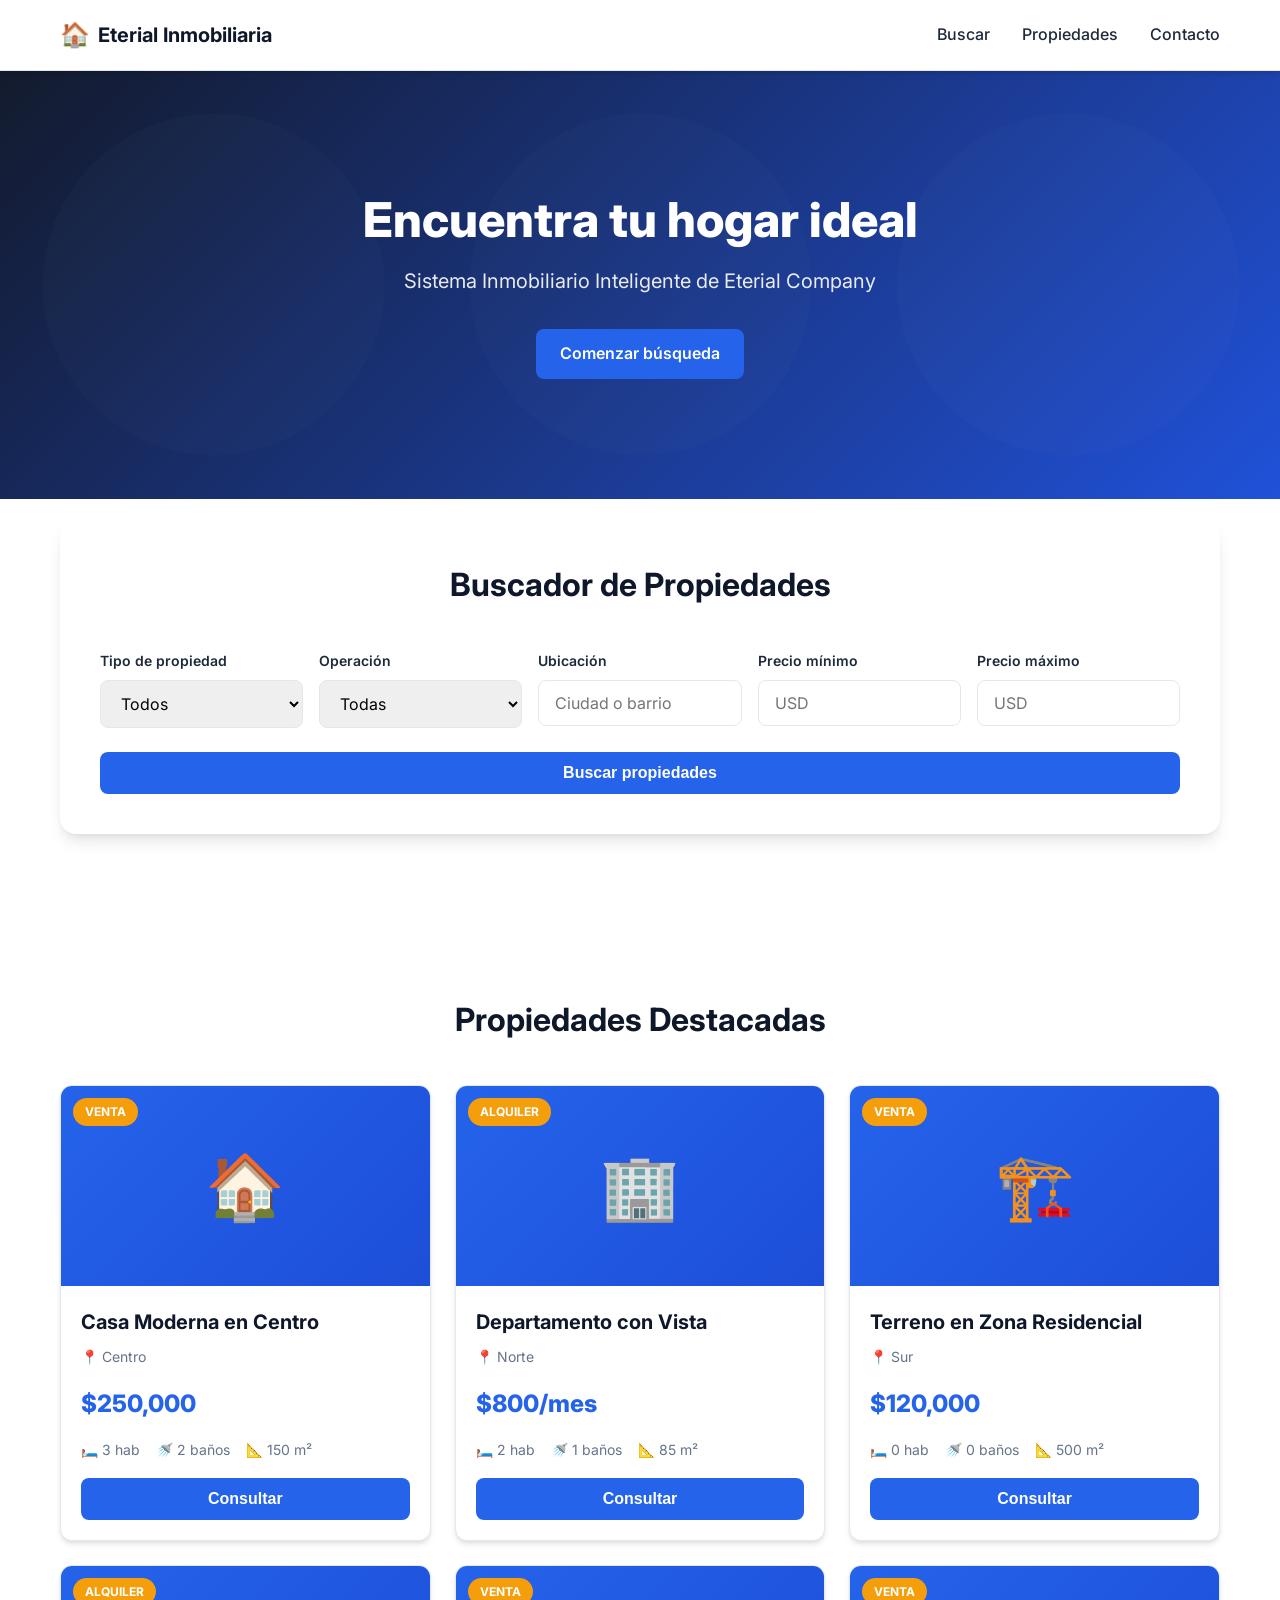
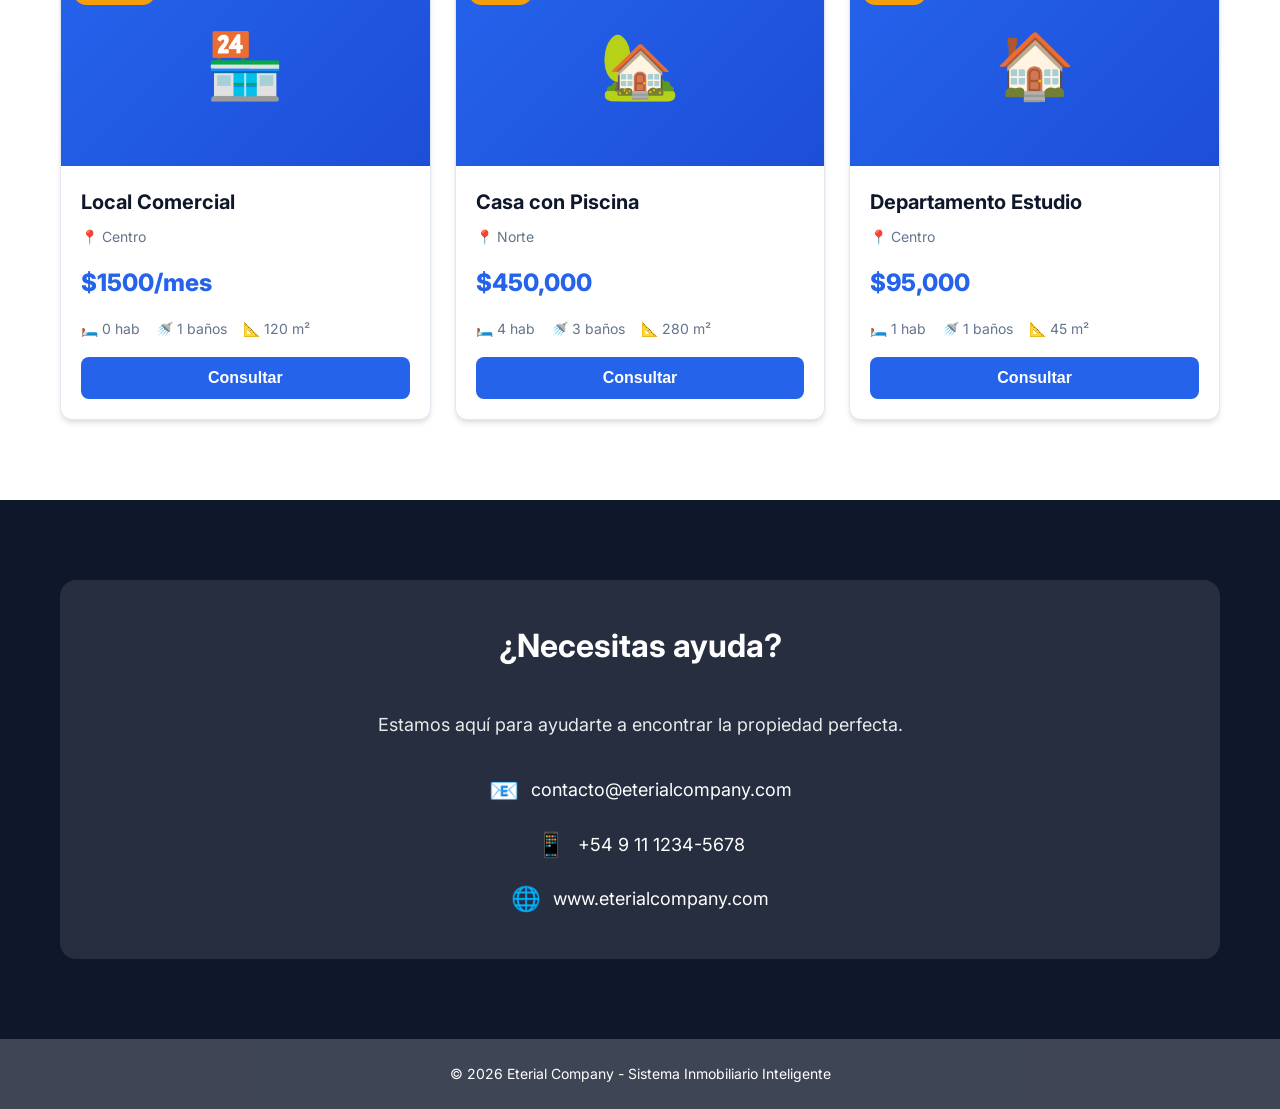
==== demos/inmobiliaria/index.html @ a29044de "Agregar demo Sistema Inmobiliario Inteligente y link de Instagram" ====
<!DOCTYPE html>
<html lang="es">
<head>
  <meta charset="UTF-8" />
  <meta name="viewport" content="width=device-width, initial-scale=1.0" />
  <title>Eterial Company - Sistema Inmobiliario Inteligente</title>
  <meta name="description" content="Demo del Sistema Inmobiliario Inteligente de Eterial Company" />
  <link rel="preconnect" href="https://fonts.googleapis.com" />
  <link rel="preconnect" href="https://fonts.gstatic.com" crossorigin />
  <link href="https://fonts.googleapis.com/css2?family=Inter:wght@400;500;600;700;800&display=swap" rel="stylesheet" />
  <link rel="stylesheet" href="styles.css" />
</head>
<body>
  <!-- Header -->
  <header class="header">
    <div class="container">
      <div class="header-inner">
        <div class="logo">
          <span class="logo-icon">🏠</span>
          <span class="logo-text">Eterial Inmobiliaria</span>
        </div>
        <nav class="nav">
          <a href="#buscador" class="nav-link">Buscar</a>
          <a href="#propiedades" class="nav-link">Propiedades</a>
          <a href="#contacto" class="nav-link">Contacto</a>
        </nav>
      </div>
    </div>
  </header>

  <!-- Hero Section -->
  <section class="hero">
    <div class="hero-bg"></div>
    <div class="container">
      <div class="hero-content">
        <h1 class="hero-title">Encuentra tu hogar ideal</h1>
        <p class="hero-subtitle">Sistema Inmobiliario Inteligente de Eterial Company</p>
        <a href="#buscador" class="btn btn-primary">Comenzar búsqueda</a>
      </div>
    </div>
  </section>

  <!-- Buscador -->
  <section class="section" id="buscador">
    <div class="container">
      <div class="search-box">
        <h2 class="section-title">Buscador de Propiedades</h2>
        <form class="search-form" id="searchForm">
          <div class="form-row">
            <div class="form-group">
              <label for="tipo">Tipo de propiedad</label>
              <select id="tipo" name="tipo">
                <option value="">Todos</option>
                <option value="casa">Casa</option>
                <option value="departamento">Departamento</option>
                <option value="terreno">Terreno</option>
                <option value="local">Local Comercial</option>
              </select>
            </div>
            <div class="form-group">
              <label for="operacion">Operación</label>
              <select id="operacion" name="operacion">
                <option value="">Todas</option>
                <option value="venta">Venta</option>
                <option value="alquiler">Alquiler</option>
              </select>
            </div>
            <div class="form-group">
              <label for="ubicacion">Ubicación</label>
              <input type="text" id="ubicacion" name="ubicacion" placeholder="Ciudad o barrio" />
            </div>
            <div class="form-group">
              <label for="precio-min">Precio mínimo</label>
              <input type="number" id="precio-min" name="precio-min" placeholder="USD" />
            </div>
            <div class="form-group">
              <label for="precio-max">Precio máximo</label>
              <input type="number" id="precio-max" name="precio-max" placeholder="USD" />
            </div>
          </div>
          <button type="submit" class="btn btn-primary btn-full">Buscar propiedades</button>
        </form>
      </div>
    </div>
  </section>

  <!-- Propiedades -->
  <section class="section" id="propiedades">
    <div class="container">
      <h2 class="section-title">Propiedades Destacadas</h2>
      <div class="properties-grid" id="propertiesGrid">
        <!-- Las propiedades se cargan dinámicamente -->
      </div>
    </div>
  </section>

  <!-- Modal de Consulta -->
  <div class="modal" id="modalConsulta">
    <div class="modal-content">
      <button class="modal-close" id="modalClose">&times;</button>
      <h3 class="modal-title">Consultar propiedad</h3>
      <form class="contact-form" id="contactForm">
        <input type="hidden" id="propiedadId" name="propiedadId" />
        <div class="form-group">
          <label for="nombre">Nombre completo</label>
          <input type="text" id="nombre" name="nombre" required />
        </div>
        <div class="form-group">
          <label for="telefono">Teléfono</label>
          <input type="tel" id="telefono" name="telefono" required />
        </div>
        <div class="form-group">
          <label for="email">Email</label>
          <input type="email" id="email" name="email" required />
        </div>
        <div class="form-group">
          <label for="mensaje">Mensaje</label>
          <textarea id="mensaje" name="mensaje" rows="4" required></textarea>
        </div>
        <button type="submit" class="btn btn-primary btn-full">Enviar consulta por WhatsApp</button>
      </form>
    </div>
  </div>

  <!-- Modal de Éxito -->
  <div class="modal" id="modalExito">
    <div class="modal-content modal-success">
      <button class="modal-close" id="modalExitoClose">&times;</button>
      <div class="success-icon">✓</div>
      <h3 class="modal-title">¡Consulta enviada!</h3>
      <p>Tu consulta ha sido derivada correctamente. Te contactaremos pronto.</p>
      <button class="btn btn-primary btn-full" id="btnCerrarExito">Cerrar</button>
    </div>
  </div>

  <!-- Contacto -->
  <section class="section section-dark" id="contacto">
    <div class="container">
      <div class="contact-card">
        <h2 class="section-title">¿Necesitas ayuda?</h2>
        <p class="contact-text">Estamos aquí para ayudarte a encontrar la propiedad perfecta.</p>
        <div class="contact-info">
          <div class="contact-item">
            <span class="contact-icon">📧</span>
            <span>contacto@eterialcompany.com</span>
          </div>
          <div class="contact-item">
            <span class="contact-icon">📱</span>
            <span>+54 9 11 1234-5678</span>
          </div>
          <div class="contact-item">
            <span class="contact-icon">🌐</span>
            <span>www.eterialcompany.com</span>
          </div>
        </div>
      </div>
    </div>
  </section>

  <!-- Footer -->
  <footer class="footer">
    <div class="container">
      <p>&copy; 2026 Eterial Company - Sistema Inmobiliario Inteligente</p>
    </div>
  </footer>

  <script src="script.js"></script>
</body>
</html>
---- demos/inmobiliaria/styles.css ----
/* Reset y Base */
* {
  margin: 0;
  padding: 0;
  box-sizing: border-box;
}

:root {
  --primary: #2563eb;
  --primary-dark: #1d4ed8;
  --secondary: #0f172a;
  --accent: #f59e0b;
  --text: #1e293b;
  --text-light: #64748b;
  --bg: #ffffff;
  --bg-alt: #f8fafc;
  --border: #e2e8f0;
  --shadow: 0 4px 6px -1px rgba(0, 0, 0, 0.1), 0 2px 4px -1px rgba(0, 0, 0, 0.06);
  --shadow-lg: 0 10px 15px -3px rgba(0, 0, 0, 0.1), 0 4px 6px -2px rgba(0, 0, 0, 0.05);
}

body {
  font-family: 'Inter', -apple-system, BlinkMacSystemFont, 'Segoe UI', Roboto, sans-serif;
  color: var(--text);
  line-height: 1.6;
  background: var(--bg);
}

.container {
  max-width: 1200px;
  margin: 0 auto;
  padding: 0 20px;
}

/* Header */
.header {
  background: var(--bg);
  border-bottom: 1px solid var(--border);
  position: sticky;
  top: 0;
  z-index: 100;
  box-shadow: var(--shadow);
}

.header-inner {
  display: flex;
  justify-content: space-between;
  align-items: center;
  padding: 16px 0;
}

.logo {
  display: flex;
  align-items: center;
  gap: 8px;
  font-weight: 700;
  font-size: 1.25rem;
  color: var(--secondary);
}

.logo-icon {
  font-size: 1.5rem;
}

.nav {
  display: flex;
  gap: 32px;
}

.nav-link {
  color: var(--text);
  text-decoration: none;
  font-weight: 500;
  transition: color 0.2s;
}

.nav-link:hover {
  color: var(--primary);
}

/* Hero */
.hero {
  position: relative;
  padding: 120px 0;
  background: linear-gradient(135deg, var(--secondary) 0%, var(--primary-dark) 100%);
  color: white;
  overflow: hidden;
}

.hero-bg {
  position: absolute;
  top: 0;
  left: 0;
  right: 0;
  bottom: 0;
  background: url('data:image/svg+xml,<svg xmlns="http://www.w3.org/2000/svg" viewBox="0 0 100 100"><rect fill="%23ffffff" fill-opacity="0.05" width="100" height="100"/><circle fill="%23ffffff" fill-opacity="0.05" cx="50" cy="50" r="40"/></svg>');
  opacity: 0.3;
}

.hero-content {
  position: relative;
  text-align: center;
}

.hero-title {
  font-size: 3rem;
  font-weight: 800;
  margin-bottom: 16px;
  line-height: 1.2;
}

.hero-subtitle {
  font-size: 1.25rem;
  opacity: 0.9;
  margin-bottom: 32px;
}

/* Section */
.section {
  padding: 80px 0;
}

.section-dark {
  background: var(--secondary);
  color: white;
}

.section-title {
  font-size: 2rem;
  font-weight: 700;
  margin-bottom: 40px;
  text-align: center;
  color: var(--secondary);
}

.section-dark .section-title {
  color: white;
}

/* Search Box */
.search-box {
  background: var(--bg);
  padding: 40px;
  border-radius: 16px;
  box-shadow: var(--shadow-lg);
  margin-top: -60px;
  position: relative;
  z-index: 10;
}

.search-form {
  display: flex;
  flex-direction: column;
  gap: 24px;
}

.form-row {
  display: grid;
  grid-template-columns: repeat(auto-fit, minmax(200px, 1fr));
  gap: 16px;
}

.form-group {
  display: flex;
  flex-direction: column;
  gap: 8px;
}

.form-group label {
  font-weight: 600;
  font-size: 0.875rem;
  color: var(--text);
}

.form-group input,
.form-group select,
.form-group textarea {
  padding: 12px 16px;
  border: 1px solid var(--border);
  border-radius: 8px;
  font-size: 1rem;
  font-family: inherit;
  transition: border-color 0.2s, box-shadow 0.2s;
}

.form-group input:focus,
.form-group select:focus,
.form-group textarea:focus {
  outline: none;
  border-color: var(--primary);
  box-shadow: 0 0 0 3px rgba(37, 99, 235, 0.1);
}

/* Buttons */
.btn {
  display: inline-flex;
  align-items: center;
  justify-content: center;
  padding: 12px 24px;
  border-radius: 8px;
  font-weight: 600;
  font-size: 1rem;
  text-decoration: none;
  cursor: pointer;
  border: none;
  transition: all 0.2s;
}

.btn-primary {
  background: var(--primary);
  color: white;
}

.btn-primary:hover {
  background: var(--primary-dark);
  transform: translateY(-2px);
  box-shadow: var(--shadow-lg);
}

.btn-full {
  width: 100%;
}

/* Properties Grid */
.properties-grid {
  display: grid;
  grid-template-columns: repeat(auto-fill, minmax(320px, 1fr));
  gap: 24px;
}

.property-card {
  background: var(--bg);
  border-radius: 12px;
  overflow: hidden;
  box-shadow: var(--shadow);
  transition: transform 0.2s, box-shadow 0.2s;
  border: 1px solid var(--border);
}

.property-card:hover {
  transform: translateY(-4px);
  box-shadow: var(--shadow-lg);
}

.property-image {
  height: 200px;
  background: linear-gradient(135deg, var(--primary) 0%, var(--primary-dark) 100%);
  display: flex;
  align-items: center;
  justify-content: center;
  color: white;
  font-size: 4rem;
  position: relative;
}

.property-badge {
  position: absolute;
  top: 12px;
  left: 12px;
  background: var(--accent);
  color: white;
  padding: 4px 12px;
  border-radius: 20px;
  font-size: 0.75rem;
  font-weight: 700;
  text-transform: uppercase;
}

.property-content {
  padding: 20px;
}

.property-title {
  font-size: 1.25rem;
  font-weight: 700;
  margin-bottom: 8px;
  color: var(--secondary);
}

.property-location {
  color: var(--text-light);
  font-size: 0.875rem;
  margin-bottom: 16px;
  display: flex;
  align-items: center;
  gap: 4px;
}

.property-price {
  font-size: 1.5rem;
  font-weight: 800;
  color: var(--primary);
  margin-bottom: 16px;
}

.property-features {
  display: flex;
  gap: 16px;
  margin-bottom: 16px;
  font-size: 0.875rem;
  color: var(--text-light);
}

.property-feature {
  display: flex;
  align-items: center;
  gap: 4px;
}

.property-actions {
  display: flex;
  gap: 12px;
}

.property-actions .btn {
  flex: 1;
}

/* Modal */
.modal {
  display: none;
  position: fixed;
  top: 0;
  left: 0;
  right: 0;
  bottom: 0;
  background: rgba(0, 0, 0, 0.5);
  z-index: 1000;
  align-items: center;
  justify-content: center;
  padding: 20px;
}

.modal.active {
  display: flex;
}

.modal-content {
  background: var(--bg);
  border-radius: 16px;
  padding: 32px;
  max-width: 500px;
  width: 100%;
  position: relative;
  box-shadow: var(--shadow-lg);
}

.modal-close {
  position: absolute;
  top: 16px;
  right: 16px;
  background: none;
  border: none;
  font-size: 1.5rem;
  cursor: pointer;
  color: var(--text-light);
  width: 32px;
  height: 32px;
  display: flex;
  align-items: center;
  justify-content: center;
  border-radius: 50%;
  transition: background 0.2s;
}

.modal-close:hover {
  background: var(--bg-alt);
  color: var(--text);
}

.modal-title {
  font-size: 1.5rem;
  font-weight: 700;
  margin-bottom: 24px;
  color: var(--secondary);
}

.modal-success {
  text-align: center;
}

.success-icon {
  width: 64px;
  height: 64px;
  background: #10b981;
  color: white;
  border-radius: 50%;
  display: flex;
  align-items: center;
  justify-content: center;
  font-size: 2rem;
  font-weight: 700;
  margin: 0 auto 24px;
}

.modal-success p {
  color: var(--text-light);
  margin-bottom: 24px;
}

/* Contact Card */
.contact-card {
  background: rgba(255, 255, 255, 0.1);
  border-radius: 16px;
  padding: 40px;
  text-align: center;
  backdrop-filter: blur(10px);
}

.contact-text {
  font-size: 1.125rem;
  opacity: 0.9;
  margin-bottom: 32px;
}

.contact-info {
  display: flex;
  flex-direction: column;
  gap: 16px;
  align-items: center;
}

.contact-item {
  display: flex;
  align-items: center;
  gap: 12px;
  font-size: 1.125rem;
}

.contact-icon {
  font-size: 1.5rem;
}

/* Footer */
.footer {
  background: var(--secondary);
  color: white;
  padding: 24px 0;
  text-align: center;
  font-size: 0.875rem;
  opacity: 0.8;
}

/* Responsive */
@media (max-width: 768px) {
  .hero-title {
    font-size: 2rem;
  }
  
  .hero-subtitle {
    font-size: 1rem;
  }
  
  .nav {
    display: none;
  }
  
  .search-box {
    padding: 24px;
    margin-top: -40px;
  }
  
  .form-row {
    grid-template-columns: 1fr;
  }
  
  .section-title {
    font-size: 1.5rem;
  }
  
  .properties-grid {
    grid-template-columns: 1fr;
  }
  
  .modal-content {
    padding: 24px;
  }
}
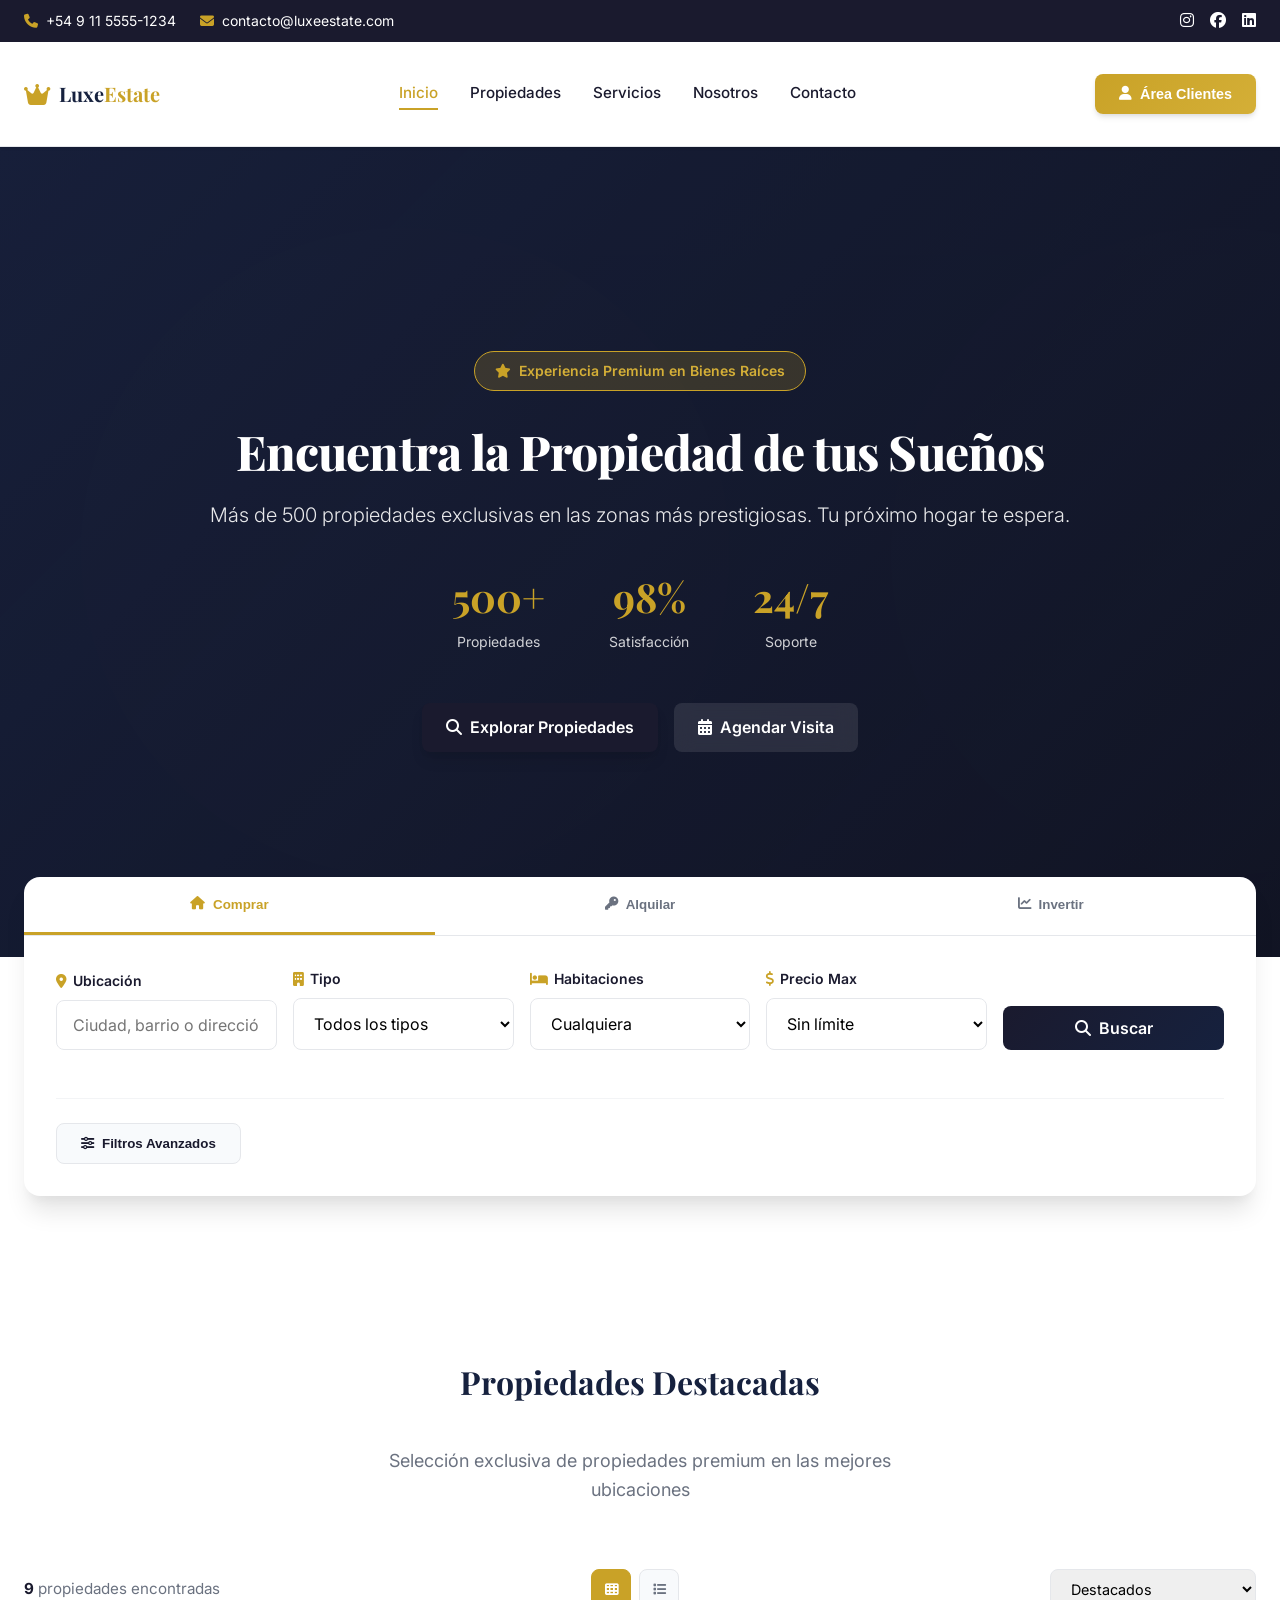
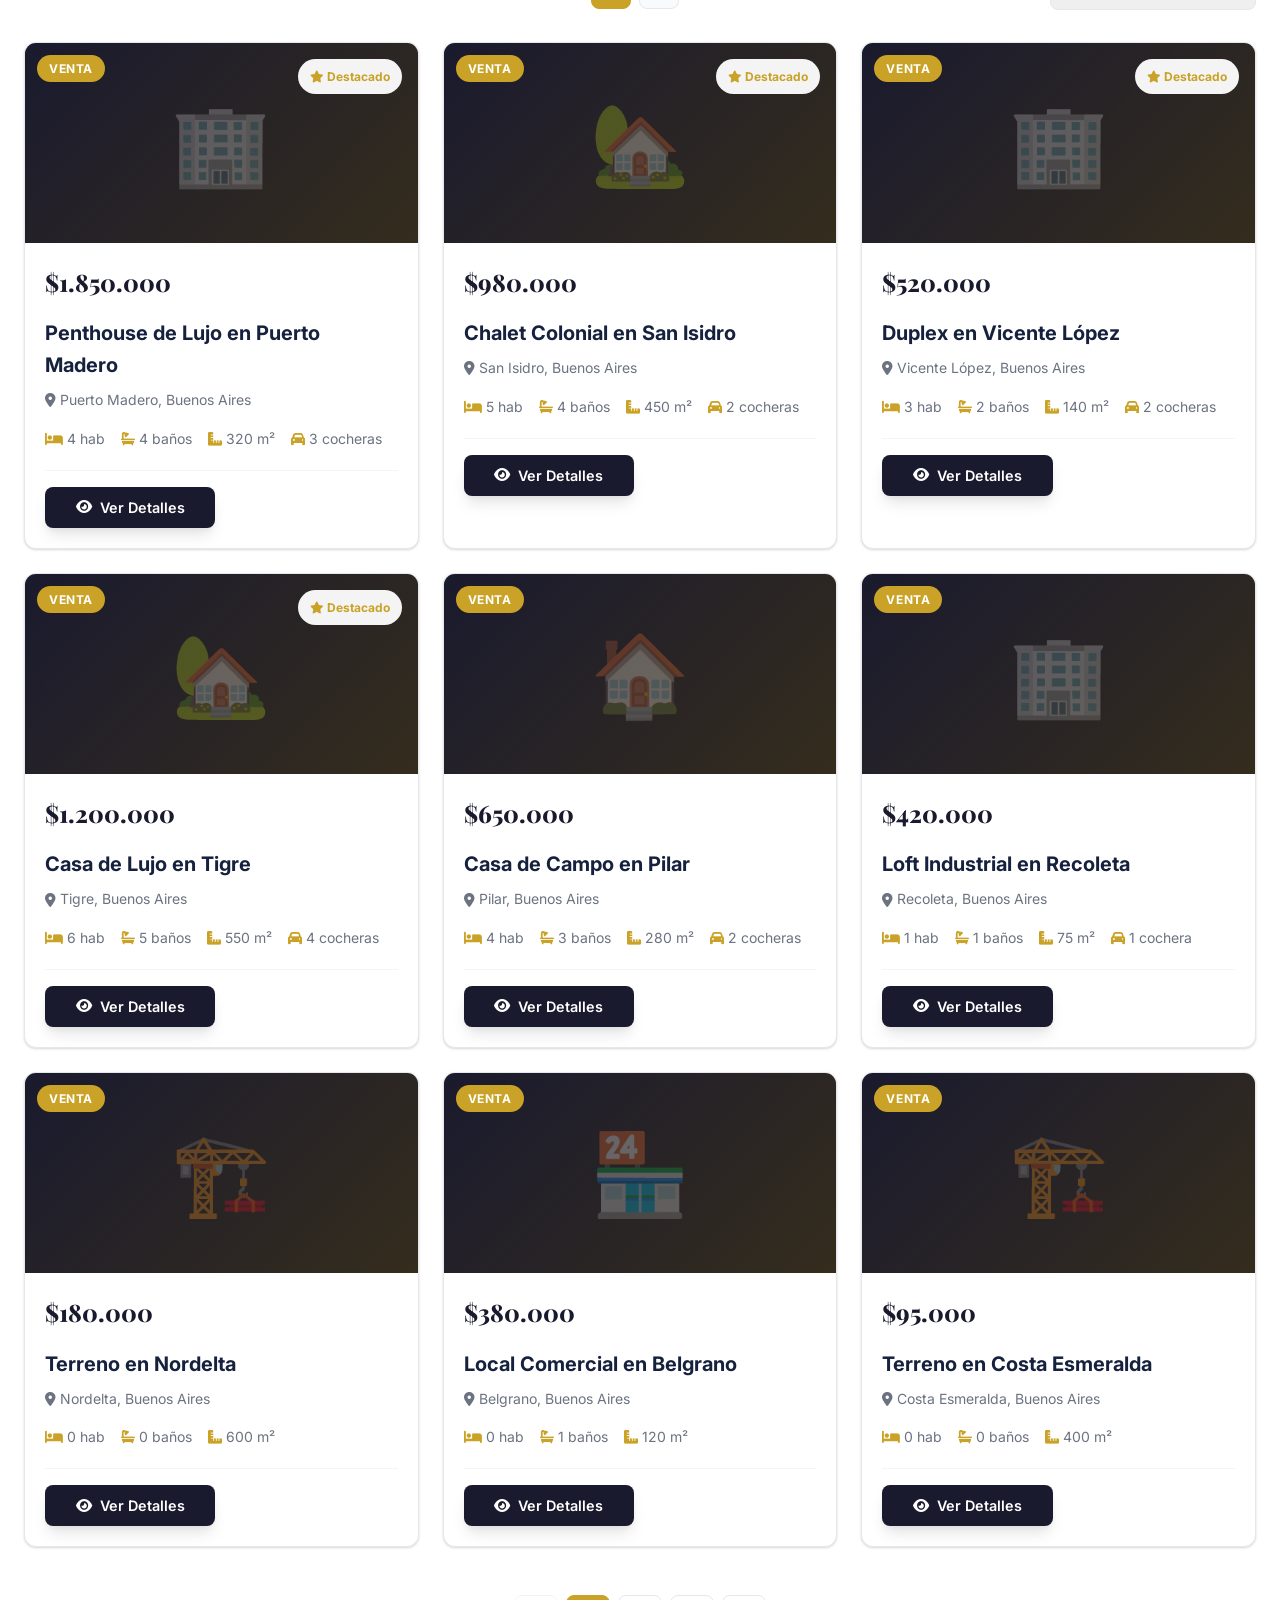
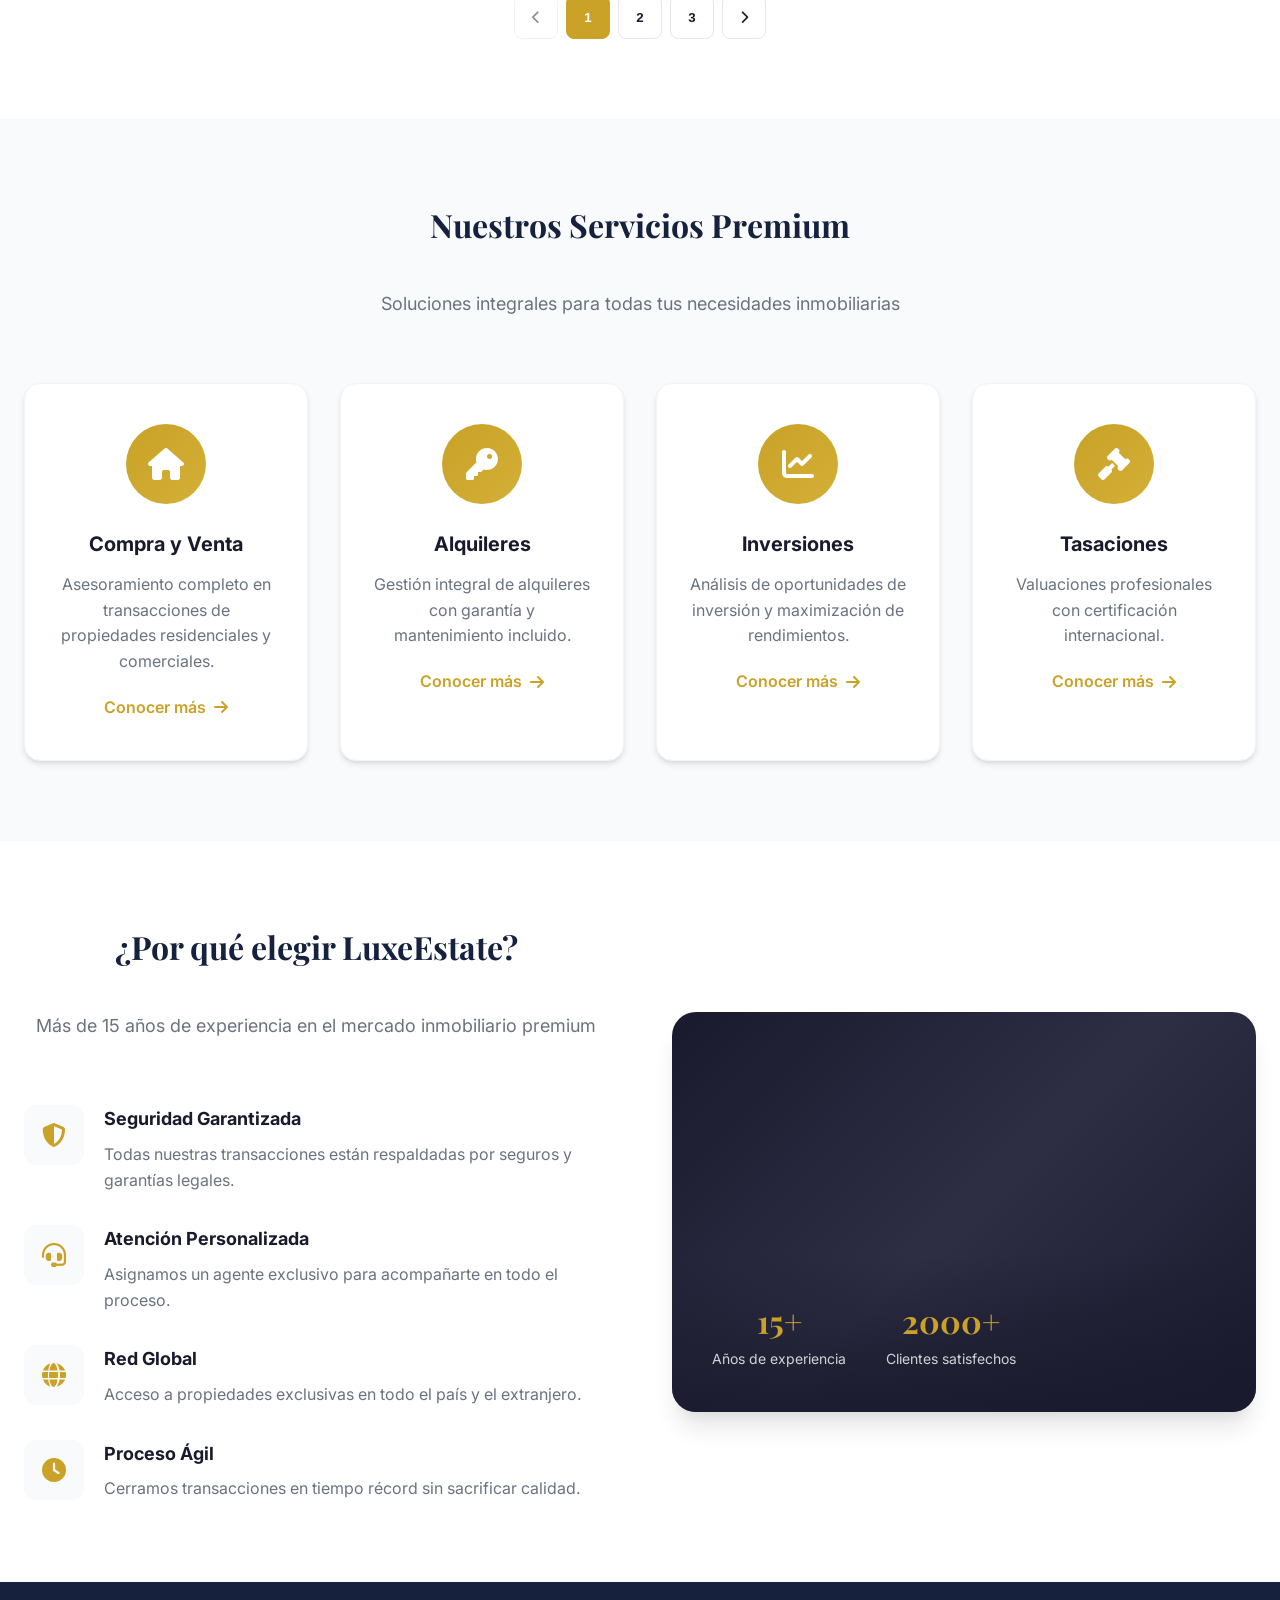
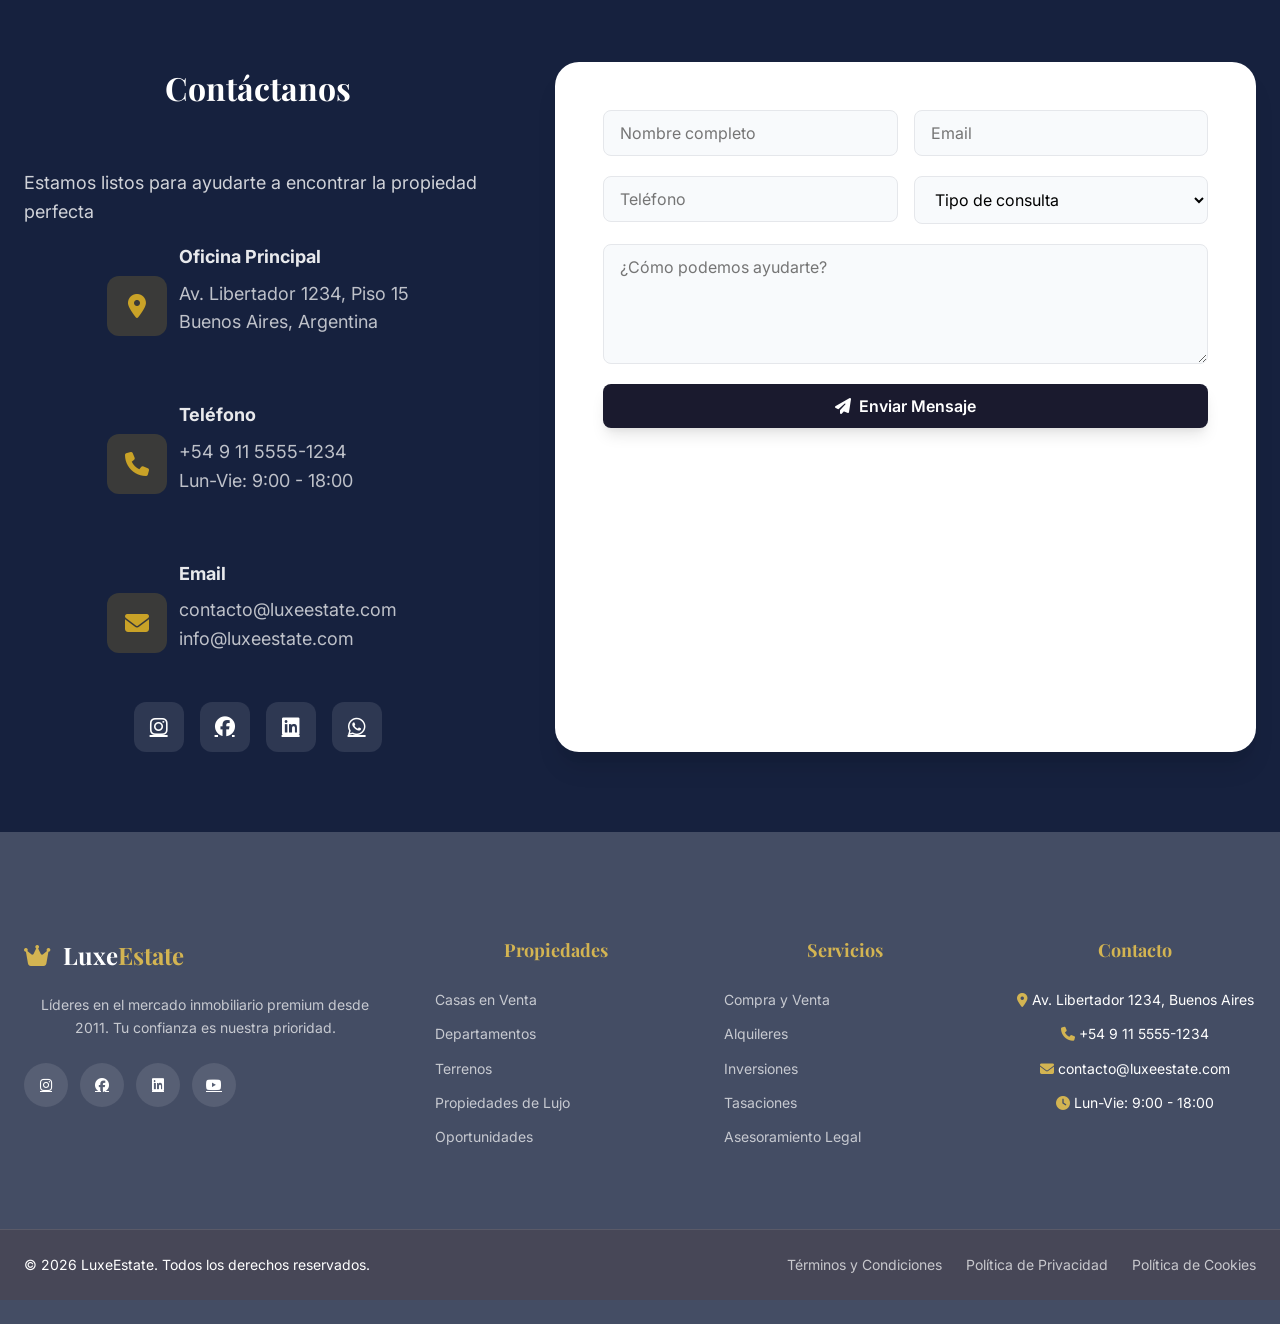
==== commit fd21a35d: "Rediseño premium de demo inmobiliaria LuxeEstate con funcionalidad completa" ====
--- a/demos/inmobiliaria/index.html
+++ b/demos/inmobiliaria/index.html
@@ -3,164 +3,606 @@
 <head>
   <meta charset="UTF-8" />
   <meta name="viewport" content="width=device-width, initial-scale=1.0" />
-  <title>Eterial Company - Sistema Inmobiliario Inteligente</title>
-  <meta name="description" content="Demo del Sistema Inmobiliario Inteligente de Eterial Company" />
+  <title>LuxeEstate - Sistema Inmobiliario Premium</title>
+  <meta name="description" content="Sistema Inmobiliario Inteligente de Eterial Company - Experiencia premium en búsqueda de propiedades" />
   <link rel="preconnect" href="https://fonts.googleapis.com" />
   <link rel="preconnect" href="https://fonts.gstatic.com" crossorigin />
-  <link href="https://fonts.googleapis.com/css2?family=Inter:wght@400;500;600;700;800&display=swap" rel="stylesheet" />
+  <link href="https://fonts.googleapis.com/css2?family=Playfair+Display:wght@400;500;600;700&family=Inter:wght@300;400;500;600;700&display=swap" rel="stylesheet" />
+  <link rel="stylesheet" href="https://cdnjs.cloudflare.com/ajax/libs/font-awesome/6.4.0/css/all.min.css" />
   <link rel="stylesheet" href="styles.css" />
 </head>
 <body>
-  <!-- Header -->
+  <!-- Header Premium -->
   <header class="header">
-    <div class="container">
-      <div class="header-inner">
-        <div class="logo">
-          <span class="logo-icon">🏠</span>
-          <span class="logo-text">Eterial Inmobiliaria</span>
-        </div>
-        <nav class="nav">
-          <a href="#buscador" class="nav-link">Buscar</a>
-          <a href="#propiedades" class="nav-link">Propiedades</a>
-          <a href="#contacto" class="nav-link">Contacto</a>
-        </nav>
+    <div class="header-top">
+      <div class="container">
+        <div class="header-contact">
+          <span><i class="fas fa-phone"></i> +54 9 11 5555-1234</span>
+          <span><i class="fas fa-envelope"></i> contacto@luxeestate.com</span>
+        </div>
+        <div class="header-social">
+          <a href="#"><i class="fab fa-instagram"></i></a>
+          <a href="#"><i class="fab fa-facebook"></i></a>
+          <a href="#"><i class="fab fa-linkedin"></i></a>
+        </div>
+      </div>
+    </div>
+    <div class="header-main">
+      <div class="container">
+        <div class="header-inner">
+          <div class="logo">
+            <i class="fas fa-crown"></i>
+            <span>Luxe<span class="logo-accent">Estate</span></span>
+          </div>
+          <nav class="nav">
+            <a href="#inicio" class="nav-link active">Inicio</a>
+            <a href="#propiedades" class="nav-link">Propiedades</a>
+            <a href="#servicios" class="nav-link">Servicios</a>
+            <a href="#nosotros" class="nav-link">Nosotros</a>
+            <a href="#contacto" class="nav-link">Contacto</a>
+          </nav>
+          <button class="btn-premium">
+            <i class="fas fa-user"></i>
+            <span>Área Clientes</span>
+          </button>
+          <button class="mobile-menu-toggle">
+            <i class="fas fa-bars"></i>
+          </button>
+        </div>
       </div>
     </div>
   </header>
 
-  <!-- Hero Section -->
-  <section class="hero">
-    <div class="hero-bg"></div>
+  <!-- Hero Section Premium -->
+  <section class="hero" id="inicio">
+    <div class="hero-bg">
+      <div class="hero-overlay"></div>
+      <video class="hero-video" autoplay muted loop playsinline>
+        <source src="https://assets.mixkit.co/videos/preview/mixkit-modern-house-with-pool-32808-large.mp4" type="video/mp4">
+      </video>
+    </div>
     <div class="container">
       <div class="hero-content">
-        <h1 class="hero-title">Encuentra tu hogar ideal</h1>
-        <p class="hero-subtitle">Sistema Inmobiliario Inteligente de Eterial Company</p>
-        <a href="#buscador" class="btn btn-primary">Comenzar búsqueda</a>
+        <div class="hero-badge">
+          <i class="fas fa-star"></i>
+          <span>Experiencia Premium en Bienes Raíces</span>
+        </div>
+        <h1 class="hero-title">Encuentra la Propiedad de tus Sueños</h1>
+        <p class="hero-subtitle">Más de 500 propiedades exclusivas en las zonas más prestigiosas. Tu próximo hogar te espera.</p>
+        <div class="hero-stats">
+          <div class="stat-item">
+            <span class="stat-number">500+</span>
+            <span class="stat-label">Propiedades</span>
+          </div>
+          <div class="stat-item">
+            <span class="stat-number">98%</span>
+            <span class="stat-label">Satisfacción</span>
+          </div>
+          <div class="stat-item">
+            <span class="stat-number">24/7</span>
+            <span class="stat-label">Soporte</span>
+          </div>
+        </div>
+        <div class="hero-cta">
+          <a href="#propiedades" class="btn btn-primary">
+            <i class="fas fa-search"></i>
+            <span>Explorar Propiedades</span>
+          </a>
+          <a href="#contacto" class="btn btn-secondary">
+            <i class="fas fa-calendar-alt"></i>
+            <span>Agendar Visita</span>
+          </a>
+        </div>
       </div>
     </div>
   </section>
 
-  <!-- Buscador -->
-  <section class="section" id="buscador">
+  <!-- Buscador Avanzado -->
+  <section class="search-section">
     <div class="container">
-      <div class="search-box">
-        <h2 class="section-title">Buscador de Propiedades</h2>
+      <div class="search-container">
+        <div class="search-tabs">
+          <button class="search-tab active" data-tab="comprar">
+            <i class="fas fa-home"></i>
+            <span>Comprar</span>
+          </button>
+          <button class="search-tab" data-tab="alquilar">
+            <i class="fas fa-key"></i>
+            <span>Alquilar</span>
+          </button>
+          <button class="search-tab" data-tab="invertir">
+            <i class="fas fa-chart-line"></i>
+            <span>Invertir</span>
+          </button>
+        </div>
         <form class="search-form" id="searchForm">
-          <div class="form-row">
-            <div class="form-group">
-              <label for="tipo">Tipo de propiedad</label>
-              <select id="tipo" name="tipo">
-                <option value="">Todos</option>
+          <div class="search-row">
+            <div class="search-field">
+              <label><i class="fas fa-map-marker-alt"></i> Ubicación</label>
+              <input type="text" id="ubicacion" placeholder="Ciudad, barrio o dirección" />
+            </div>
+            <div class="search-field">
+              <label><i class="fas fa-building"></i> Tipo</label>
+              <select id="tipo">
+                <option value="">Todos los tipos</option>
                 <option value="casa">Casa</option>
                 <option value="departamento">Departamento</option>
+                <option value="penthouse">Penthouse</option>
+                <option value="chalet">Chalet</option>
                 <option value="terreno">Terreno</option>
                 <option value="local">Local Comercial</option>
+                <option value="oficina">Oficina</option>
               </select>
             </div>
-            <div class="form-group">
-              <label for="operacion">Operación</label>
-              <select id="operacion" name="operacion">
-                <option value="">Todas</option>
-                <option value="venta">Venta</option>
-                <option value="alquiler">Alquiler</option>
+            <div class="search-field">
+              <label><i class="fas fa-bed"></i> Habitaciones</label>
+              <select id="habitaciones">
+                <option value="">Cualquiera</option>
+                <option value="1">1+</option>
+                <option value="2">2+</option>
+                <option value="3">3+</option>
+                <option value="4">4+</option>
+                <option value="5">5+</option>
               </select>
             </div>
-            <div class="form-group">
-              <label for="ubicacion">Ubicación</label>
-              <input type="text" id="ubicacion" name="ubicacion" placeholder="Ciudad o barrio" />
-            </div>
-            <div class="form-group">
-              <label for="precio-min">Precio mínimo</label>
-              <input type="number" id="precio-min" name="precio-min" placeholder="USD" />
-            </div>
-            <div class="form-group">
-              <label for="precio-max">Precio máximo</label>
-              <input type="number" id="precio-max" name="precio-max" placeholder="USD" />
-            </div>
-          </div>
-          <button type="submit" class="btn btn-primary btn-full">Buscar propiedades</button>
+            <div class="search-field">
+              <label><i class="fas fa-dollar-sign"></i> Precio Max</label>
+              <select id="precio-max">
+                <option value="">Sin límite</option>
+                <option value="100000">$100,000</option>
+                <option value="200000">$200,000</option>
+                <option value="300000">$300,000</option>
+                <option value="500000">$500,000</option>
+                <option value="750000">$750,000</option>
+                <option value="1000000">$1,000,000</option>
+                <option value="2000000">$2,000,000+</option>
+              </select>
+            </div>
+            <button type="submit" class="btn btn-search">
+              <i class="fas fa-search"></i>
+              <span>Buscar</span>
+            </button>
+          </div>
+          <div class="search-advanced">
+            <button type="button" class="btn-advanced-toggle">
+              <i class="fas fa-sliders-h"></i>
+              <span>Filtros Avanzados</span>
+            </button>
+            <div class="advanced-filters">
+              <div class="filter-group">
+                <label>Baños</label>
+                <select id="banos">
+                  <option value="">Cualquiera</option>
+                  <option value="1">1+</option>
+                  <option value="2">2+</option>
+                  <option value="3">3+</option>
+                  <option value="4">4+</option>
+                </select>
+              </div>
+              <div class="filter-group">
+                <label>Metros Mínimos</label>
+                <select id="metros-min">
+                  <option value="">Cualquiera</option>
+                  <option value="50">50m²</option>
+                  <option value="100">100m²</option>
+                  <option value="150">150m²</option>
+                  <option value="200">200m²</option>
+                  <option value="300">300m²+</option>
+                </select>
+              </div>
+              <div class="filter-group">
+                <label>Garaje</label>
+                <select id="garaje">
+                  <option value="">Cualquiera</option>
+                  <option value="1">1 cochera</option>
+                  <option value="2">2 cocheras</option>
+                  <option value="3">3+ cocheras</option>
+                </select>
+              </div>
+              <div class="filter-group">
+                <label>Características</label>
+                <div class="checkbox-group">
+                  <label><input type="checkbox" value="piscina"> Piscina</label>
+                  <label><input type="checkbox" value="jardin"> Jardín</label>
+                  <label><input type="checkbox" value="gimnasio"> Gimnasio</label>
+                  <label><input type="checkbox" value="seguridad"> Seguridad 24h</label>
+                </div>
+              </div>
+            </div>
+          </div>
         </form>
       </div>
     </div>
   </section>
 
-  <!-- Propiedades -->
+  <!-- Propiedades Destacadas -->
   <section class="section" id="propiedades">
     <div class="container">
-      <h2 class="section-title">Propiedades Destacadas</h2>
+      <div class="section-header">
+        <h2 class="section-title">Propiedades Destacadas</h2>
+        <p class="section-subtitle">Selección exclusiva de propiedades premium en las mejores ubicaciones</p>
+      </div>
+      
+      <div class="properties-toolbar">
+        <div class="results-count">
+          <span id="resultsCount">12</span> propiedades encontradas
+        </div>
+        <div class="view-options">
+          <button class="view-btn active" data-view="grid">
+            <i class="fas fa-th"></i>
+          </button>
+          <button class="view-btn" data-view="list">
+            <i class="fas fa-list"></i>
+          </button>
+        </div>
+        <div class="sort-options">
+          <select id="sortBy">
+            <option value="featured">Destacados</option>
+            <option value="price-asc">Precio: Menor a Mayor</option>
+            <option value="price-desc">Precio: Mayor a Menor</option>
+            <option value="newest">Más recientes</option>
+            <option value="size">Metros cuadrados</option>
+          </select>
+        </div>
+      </div>
+
       <div class="properties-grid" id="propertiesGrid">
         <!-- Las propiedades se cargan dinámicamente -->
       </div>
+
+      <div class="pagination">
+        <button class="pagination-btn prev" disabled>
+          <i class="fas fa-chevron-left"></i>
+        </button>
+        <button class="pagination-btn active">1</button>
+        <button class="pagination-btn">2</button>
+        <button class="pagination-btn">3</button>
+        <button class="pagination-btn next">
+          <i class="fas fa-chevron-right"></i>
+        </button>
+      </div>
     </div>
   </section>
 
-  <!-- Modal de Consulta -->
-  <div class="modal" id="modalConsulta">
-    <div class="modal-content">
-      <button class="modal-close" id="modalClose">&times;</button>
-      <h3 class="modal-title">Consultar propiedad</h3>
-      <form class="contact-form" id="contactForm">
-        <input type="hidden" id="propiedadId" name="propiedadId" />
-        <div class="form-group">
-          <label for="nombre">Nombre completo</label>
-          <input type="text" id="nombre" name="nombre" required />
-        </div>
-        <div class="form-group">
-          <label for="telefono">Teléfono</label>
-          <input type="tel" id="telefono" name="telefono" required />
-        </div>
-        <div class="form-group">
-          <label for="email">Email</label>
-          <input type="email" id="email" name="email" required />
-        </div>
-        <div class="form-group">
-          <label for="mensaje">Mensaje</label>
-          <textarea id="mensaje" name="mensaje" rows="4" required></textarea>
-        </div>
-        <button type="submit" class="btn btn-primary btn-full">Enviar consulta por WhatsApp</button>
-      </form>
-    </div>
-  </div>
-
-  <!-- Modal de Éxito -->
-  <div class="modal" id="modalExito">
-    <div class="modal-content modal-success">
-      <button class="modal-close" id="modalExitoClose">&times;</button>
-      <div class="success-icon">✓</div>
-      <h3 class="modal-title">¡Consulta enviada!</h3>
-      <p>Tu consulta ha sido derivada correctamente. Te contactaremos pronto.</p>
-      <button class="btn btn-primary btn-full" id="btnCerrarExito">Cerrar</button>
-    </div>
-  </div>
+  <!-- Servicios -->
+  <section class="section section-alt" id="servicios">
+    <div class="container">
+      <div class="section-header">
+        <h2 class="section-title">Nuestros Servicios Premium</h2>
+        <p class="section-subtitle">Soluciones integrales para todas tus necesidades inmobiliarias</p>
+      </div>
+      <div class="services-grid">
+        <div class="service-card">
+          <div class="service-icon">
+            <i class="fas fa-home"></i>
+          </div>
+          <h3>Compra y Venta</h3>
+          <p>Asesoramiento completo en transacciones de propiedades residenciales y comerciales.</p>
+          <a href="#" class="service-link">Conocer más <i class="fas fa-arrow-right"></i></a>
+        </div>
+        <div class="service-card">
+          <div class="service-icon">
+            <i class="fas fa-key"></i>
+          </div>
+          <h3>Alquileres</h3>
+          <p>Gestión integral de alquileres con garantía y mantenimiento incluido.</p>
+          <a href="#" class="service-link">Conocer más <i class="fas fa-arrow-right"></i></a>
+        </div>
+        <div class="service-card">
+          <div class="service-icon">
+            <i class="fas fa-chart-line"></i>
+          </div>
+          <h3>Inversiones</h3>
+          <p>Análisis de oportunidades de inversión y maximización de rendimientos.</p>
+          <a href="#" class="service-link">Conocer más <i class="fas fa-arrow-right"></i></a>
+        </div>
+        <div class="service-card">
+          <div class="service-icon">
+            <i class="fas fa-gavel"></i>
+          </div>
+          <h3>Tasaciones</h3>
+          <p>Valuaciones profesionales con certificación internacional.</p>
+          <a href="#" class="service-link">Conocer más <i class="fas fa-arrow-right"></i></a>
+        </div>
+      </div>
+    </div>
+  </section>
+
+  <!-- Nosotros -->
+  <section class="section" id="nosotros">
+    <div class="container">
+      <div class="about-content">
+        <div class="about-text">
+          <div class="section-header">
+            <h2 class="section-title">¿Por qué elegir LuxeEstate?</h2>
+            <p class="section-subtitle">Más de 15 años de experiencia en el mercado inmobiliario premium</p>
+          </div>
+          <div class="features-list">
+            <div class="feature-item">
+              <div class="feature-icon">
+                <i class="fas fa-shield-alt"></i>
+              </div>
+              <div class="feature-content">
+                <h4>Seguridad Garantizada</h4>
+                <p>Todas nuestras transacciones están respaldadas por seguros y garantías legales.</p>
+              </div>
+            </div>
+            <div class="feature-item">
+              <div class="feature-icon">
+                <i class="fas fa-headset"></i>
+              </div>
+              <div class="feature-content">
+                <h4>Atención Personalizada</h4>
+                <p>Asignamos un agente exclusivo para acompañarte en todo el proceso.</p>
+              </div>
+            </div>
+            <div class="feature-item">
+              <div class="feature-icon">
+                <i class="fas fa-globe"></i>
+              </div>
+              <div class="feature-content">
+                <h4>Red Global</h4>
+                <p>Acceso a propiedades exclusivas en todo el país y el extranjero.</p>
+              </div>
+            </div>
+            <div class="feature-item">
+              <div class="feature-icon">
+                <i class="fas fa-clock"></i>
+              </div>
+              <div class="feature-content">
+                <h4>Proceso Ágil</h4>
+                <p>Cerramos transacciones en tiempo récord sin sacrificar calidad.</p>
+              </div>
+            </div>
+          </div>
+        </div>
+        <div class="about-image">
+          <div class="image-wrapper">
+            <div class="image-card">
+              <div class="image-overlay">
+                <div class="image-stats">
+                  <div>
+                    <span class="stat-number">15+</span>
+                    <span>Años de experiencia</span>
+                  </div>
+                  <div>
+                    <span class="stat-number">2000+</span>
+                    <span>Clientes satisfechos</span>
+                  </div>
+                </div>
+              </div>
+            </div>
+          </div>
+        </div>
+      </div>
+    </div>
+  </section>
 
   <!-- Contacto -->
   <section class="section section-dark" id="contacto">
     <div class="container">
-      <div class="contact-card">
-        <h2 class="section-title">¿Necesitas ayuda?</h2>
-        <p class="contact-text">Estamos aquí para ayudarte a encontrar la propiedad perfecta.</p>
+      <div class="contact-wrapper">
         <div class="contact-info">
-          <div class="contact-item">
-            <span class="contact-icon">📧</span>
-            <span>contacto@eterialcompany.com</span>
-          </div>
-          <div class="contact-item">
-            <span class="contact-icon">📱</span>
-            <span>+54 9 11 1234-5678</span>
-          </div>
-          <div class="contact-item">
-            <span class="contact-icon">🌐</span>
-            <span>www.eterialcompany.com</span>
-          </div>
+          <h2 class="section-title">Contáctanos</h2>
+          <p class="section-subtitle">Estamos listos para ayudarte a encontrar la propiedad perfecta</p>
+          <div class="contact-details">
+            <div class="contact-item">
+              <div class="contact-icon">
+                <i class="fas fa-map-marker-alt"></i>
+              </div>
+              <div class="contact-text">
+                <h4>Oficina Principal</h4>
+                <p>Av. Libertador 1234, Piso 15<br>Buenos Aires, Argentina</p>
+              </div>
+            </div>
+            <div class="contact-item">
+              <div class="contact-icon">
+                <i class="fas fa-phone"></i>
+              </div>
+              <div class="contact-text">
+                <h4>Teléfono</h4>
+                <p>+54 9 11 5555-1234<br>Lun-Vie: 9:00 - 18:00</p>
+              </div>
+            </div>
+            <div class="contact-item">
+              <div class="contact-icon">
+                <i class="fas fa-envelope"></i>
+              </div>
+              <div class="contact-text">
+                <h4>Email</h4>
+                <p>contacto@luxeestate.com<br>info@luxeestate.com</p>
+              </div>
+            </div>
+          </div>
+          <div class="contact-social">
+            <a href="#" class="social-btn">
+              <i class="fab fa-instagram"></i>
+            </a>
+            <a href="#" class="social-btn">
+              <i class="fab fa-facebook"></i>
+            </a>
+            <a href="#" class="social-btn">
+              <i class="fab fa-linkedin"></i>
+            </a>
+            <a href="#" class="social-btn">
+              <i class="fab fa-whatsapp"></i>
+            </a>
+          </div>
+        </div>
+        <div class="contact-form-wrapper">
+          <form class="contact-form" id="mainContactForm">
+            <div class="form-row">
+              <div class="form-group">
+                <input type="text" placeholder="Nombre completo" required />
+              </div>
+              <div class="form-group">
+                <input type="email" placeholder="Email" required />
+              </div>
+            </div>
+            <div class="form-row">
+              <div class="form-group">
+                <input type="tel" placeholder="Teléfono" required />
+              </div>
+              <div class="form-group">
+                <select>
+                  <option value="">Tipo de consulta</option>
+                  <option value="compra">Comprar propiedad</option>
+                  <option value="venta">Vender propiedad</option>
+                  <option value="alquiler">Alquilar</option>
+                  <option value="inversion">Inversión</option>
+                  <option value="otro">Otro</option>
+                </select>
+              </div>
+            </div>
+            <div class="form-group">
+              <textarea placeholder="¿Cómo podemos ayudarte?" rows="4" required></textarea>
+            </div>
+            <button type="submit" class="btn btn-primary btn-full">
+              <i class="fas fa-paper-plane"></i>
+              <span>Enviar Mensaje</span>
+            </button>
+          </form>
         </div>
       </div>
     </div>
   </section>
+
+  <!-- Modal de Detalle de Propiedad -->
+  <div class="modal" id="propertyModal">
+    <div class="modal-content modal-large">
+      <button class="modal-close" id="propertyModalClose">
+        <i class="fas fa-times"></i>
+      </button>
+      <div class="property-detail" id="propertyDetail">
+        <!-- Contenido dinámico -->
+      </div>
+    </div>
+  </div>
+
+  <!-- Modal de Consulta -->
+  <div class="modal" id="inquiryModal">
+    <div class="modal-content">
+      <button class="modal-close" id="inquiryModalClose">
+        <i class="fas fa-times"></i>
+      </button>
+      <div class="inquiry-header">
+        <i class="fas fa-envelope-open-text"></i>
+        <h3>Consultar Propiedad</h3>
+        <p>Completa el formulario y te contactaremos a la brevedad</p>
+      </div>
+      <form class="inquiry-form" id="inquiryForm">
+        <input type="hidden" id="inquiryPropertyId" />
+        <div class="form-group">
+          <label>Nombre completo</label>
+          <input type="text" id="inquiryName" required />
+        </div>
+        <div class="form-group">
+          <label>Teléfono</label>
+          <input type="tel" id="inquiryPhone" required />
+        </div>
+        <div class="form-group">
+          <label>Email</label>
+          <input type="email" id="inquiryEmail" required />
+        </div>
+        <div class="form-group">
+          <label>Mensaje</label>
+          <textarea id="inquiryMessage" rows="4" required></textarea>
+        </div>
+        <div class="form-group checkbox-group">
+          <label>
+            <input type="checkbox" required />
+            Acepto la política de privacidad
+          </label>
+        </div>
+        <button type="submit" class="btn btn-primary btn-full">
+          <i class="fab fa-whatsapp"></i>
+          <span>Enviar por WhatsApp</span>
+        </button>
+      </form>
+    </div>
+  </div>
+
+  <!-- Modal de Éxito -->
+  <div class="modal" id="successModal">
+    <div class="modal-content modal-success">
+      <button class="modal-close" id="successModalClose">
+        <i class="fas fa-times"></i>
+      </button>
+      <div class="success-content">
+        <div class="success-icon">
+          <i class="fas fa-check-circle"></i>
+        </div>
+        <h3>¡Consulta Enviada!</h3>
+        <p>Tu consulta ha sido derivada correctamente a nuestro equipo. Te contactaremos en menos de 24 horas.</p>
+        <button class="btn btn-primary" id="successModalBtn">
+          <i class="fas fa-check"></i>
+          <span>Entendido</span>
+        </button>
+      </div>
+    </div>
+  </div>
 
   <!-- Footer -->
   <footer class="footer">
-    <div class="container">
-      <p>&copy; 2026 Eterial Company - Sistema Inmobiliario Inteligente</p>
+    <div class="footer-top">
+      <div class="container">
+        <div class="footer-grid">
+          <div class="footer-col">
+            <div class="footer-logo">
+              <i class="fas fa-crown"></i>
+              <span>Luxe<span class="logo-accent">Estate</span></span>
+            </div>
+            <p class="footer-description">Líderes en el mercado inmobiliario premium desde 2011. Tu confianza es nuestra prioridad.</p>
+            <div class="footer-social">
+              <a href="#"><i class="fab fa-instagram"></i></a>
+              <a href="#"><i class="fab fa-facebook"></i></a>
+              <a href="#"><i class="fab fa-linkedin"></i></a>
+              <a href="#"><i class="fab fa-youtube"></i></a>
+            </div>
+          </div>
+          <div class="footer-col">
+            <h4>Propiedades</h4>
+            <ul>
+              <li><a href="#">Casas en Venta</a></li>
+              <li><a href="#">Departamentos</a></li>
+              <li><a href="#">Terrenos</a></li>
+              <li><a href="#">Propiedades de Lujo</a></li>
+              <li><a href="#">Oportunidades</a></li>
+            </ul>
+          </div>
+          <div class="footer-col">
+            <h4>Servicios</h4>
+            <ul>
+              <li><a href="#">Compra y Venta</a></li>
+              <li><a href="#">Alquileres</a></li>
+              <li><a href="#">Inversiones</a></li>
+              <li><a href="#">Tasaciones</a></li>
+              <li><a href="#">Asesoramiento Legal</a></li>
+            </ul>
+          </div>
+          <div class="footer-col">
+            <h4>Contacto</h4>
+            <ul>
+              <li><i class="fas fa-map-marker-alt"></i> Av. Libertador 1234, Buenos Aires</li>
+              <li><i class="fas fa-phone"></i> +54 9 11 5555-1234</li>
+              <li><i class="fas fa-envelope"></i> contacto@luxeestate.com</li>
+              <li><i class="fas fa-clock"></i> Lun-Vie: 9:00 - 18:00</li>
+            </ul>
+          </div>
+        </div>
+      </div>
+    </div>
+    <div class="footer-bottom">
+      <div class="container">
+        <div class="footer-bottom-content">
+          <p>&copy; 2026 LuxeEstate. Todos los derechos reservados.</p>
+          <div class="footer-legal">
+            <a href="#">Términos y Condiciones</a>
+            <a href="#">Política de Privacidad</a>
+            <a href="#">Política de Cookies</a>
+          </div>
+        </div>
+      </div>
     </div>
   </footer>
 
--- a/demos/inmobiliaria/styles.css
+++ b/demos/inmobiliaria/styles.css
@@ -6,30 +6,1602 @@
 }
 
 :root {
-  --primary: #2563eb;
-  --primary-dark: #1d4ed8;
-  --secondary: #0f172a;
-  --accent: #f59e0b;
-  --text: #1e293b;
-  --text-light: #64748b;
+  --primary: #1a1a2e;
+  --primary-dark: #0f0f1a;
+  --accent: #c9a227;
+  --accent-light: #d4af37;
+  --secondary: #16213e;
+  --text: #1a1a2e;
+  --text-light: #6b7280;
+  --text-muted: #9ca3af;
   --bg: #ffffff;
   --bg-alt: #f8fafc;
-  --border: #e2e8f0;
-  --shadow: 0 4px 6px -1px rgba(0, 0, 0, 0.1), 0 2px 4px -1px rgba(0, 0, 0, 0.06);
+  --bg-dark: #0f0f1a;
+  --border: #e5e7eb;
+  --border-light: #f3f4f6;
+  --shadow: 0 1px 3px rgba(0, 0, 0, 0.1), 0 1px 2px rgba(0, 0, 0, 0.06);
+  --shadow-md: 0 4px 6px -1px rgba(0, 0, 0, 0.1), 0 2px 4px -1px rgba(0, 0, 0, 0.06);
   --shadow-lg: 0 10px 15px -3px rgba(0, 0, 0, 0.1), 0 4px 6px -2px rgba(0, 0, 0, 0.05);
+  --shadow-xl: 0 20px 25px -5px rgba(0, 0, 0, 0.1), 0 10px 10px -5px rgba(0, 0, 0, 0.04);
+  --gradient-primary: linear-gradient(135deg, #1a1a2e 0%, #16213e 100%);
+  --gradient-accent: linear-gradient(135deg, #c9a227 0%, #d4af37 100%);
+  --gradient-premium: linear-gradient(135deg, #1a1a2e 0%, #2d2d44 50%, #1a1a2e 100%);
+  --transition: all 0.3s cubic-bezier(0.4, 0, 0.2, 1);
+  --transition-fast: all 0.15s ease;
 }
 
 body {
-  font-family: 'Inter', -apple-system, BlinkMacSystemFont, 'Segoe UI', Roboto, sans-serif;
+  font-family: 'Inter', -apple-system, BlinkMacSystemFont, 'Segoe UI', 'Roboto', sans-serif;
   color: var(--text);
   line-height: 1.6;
   background: var(--bg);
+  font-size: 16px;
+  -webkit-font-smoothing: antialiased;
+  -moz-osx-font-smoothing: grayscale;
 }
 
 .container {
-  max-width: 1200px;
+  max-width: 1400px;
   margin: 0 auto;
-  padding: 0 20px;
+  padding: 0 24px;
+}
+
+/* ===================== HEADER PREMIUM ===================== */
+.header {
+  background: var(--bg);
+  position: sticky;
+  top: 0;
+  z-index: 1000;
+  box-shadow: var(--shadow-md);
+}
+
+.header-top {
+  background: var(--primary);
+  color: white;
+  padding: 8px 0;
+  font-size: 0.875rem;
+}
+
+.header-top .container {
+  display: flex;
+  justify-content: space-between;
+  align-items: center;
+}
+
+.header-contact {
+  display: flex;
+  gap: 24px;
+}
+
+.header-contact span {
+  display: flex;
+  align-items: center;
+  gap: 8px;
+}
+
+.header-contact i {
+  color: var(--accent);
+}
+
+.header-social {
+  display: flex;
+  gap: 16px;
+}
+
+.header-social a {
+  color: white;
+  font-size: 1rem;
+  transition: var(--transition-fast);
+}
+
+.header-social a:hover {
+  color: var(--accent);
+}
+
+.header-main {
+  background: var(--bg);
+  padding: 16px 0;
+}
+
+.header-inner {
+  display: flex;
+  justify-content: space-between;
+  align-items: center;
+}
+
+.logo {
+  display: flex;
+  align-items: center;
+  gap: 12px;
+  font-family: 'Playfair Display', serif;
+  font-size: 1.75rem;
+  font-weight: 700;
+  color: var(--primary);
+}
+
+.logo i {
+  color: var(--accent);
+  font-size: 1.5rem;
+}
+
+.logo-accent {
+  color: var(--accent);
+}
+
+.nav {
+  display: flex;
+  gap: 40px;
+}
+
+.nav-link {
+  color: var(--text);
+  text-decoration: none;
+  font-weight: 500;
+  font-size: 0.95rem;
+  position: relative;
+  transition: var(--transition-fast);
+}
+
+.nav-link::after {
+  content: '';
+  position: absolute;
+  bottom: -4px;
+  left: 0;
+  width: 0;
+  height: 2px;
+  background: var(--accent);
+  transition: var(--transition);
+}
+
+.nav-link:hover,
+.nav-link.active {
+  color: var(--accent);
+}
+
+.nav-link:hover::after,
+.nav-link.active::after {
+  width: 100%;
+}
+
+.btn-premium {
+  display: flex;
+  align-items: center;
+  gap: 8px;
+  padding: 12px 24px;
+  background: var(--gradient-accent);
+  color: white;
+  border: none;
+  border-radius: 8px;
+  font-weight: 600;
+  font-size: 0.9rem;
+  cursor: pointer;
+  transition: var(--transition);
+  box-shadow: var(--shadow-md);
+}
+
+.btn-premium:hover {
+  transform: translateY(-2px);
+  box-shadow: var(--shadow-lg);
+}
+
+.mobile-menu-toggle {
+  display: none;
+  background: none;
+  border: none;
+  font-size: 1.5rem;
+  color: var(--primary);
+  cursor: pointer;
+}
+
+/* ===================== HERO PREMIUM ===================== */
+.hero {
+  position: relative;
+  min-height: 90vh;
+  display: flex;
+  align-items: center;
+  color: white;
+  overflow: hidden;
+}
+
+.hero-bg {
+  position: absolute;
+  top: 0;
+  left: 0;
+  right: 0;
+  bottom: 0;
+  z-index: 0;
+}
+
+.hero-video {
+  width: 100%;
+  height: 100%;
+  object-fit: cover;
+}
+
+.hero-overlay {
+  position: absolute;
+  top: 0;
+  left: 0;
+  right: 0;
+  bottom: 0;
+  background: linear-gradient(135deg, rgba(26, 26, 46, 0.9) 0%, rgba(22, 33, 62, 0.85) 100%);
+  z-index: 1;
+}
+
+.hero-content {
+  position: relative;
+  z-index: 2;
+  text-align: center;
+  max-width: 900px;
+  margin: 0 auto;
+}
+
+.hero-badge {
+  display: inline-flex;
+  align-items: center;
+  gap: 8px;
+  padding: 8px 20px;
+  background: rgba(201, 162, 39, 0.2);
+  border: 1px solid var(--accent);
+  border-radius: 50px;
+  font-size: 0.875rem;
+  font-weight: 600;
+  margin-bottom: 32px;
+  color: var(--accent-light);
+}
+
+.hero-badge i {
+  color: var(--accent);
+}
+
+.hero-title {
+  font-family: 'Playfair Display', serif;
+  font-size: 4rem;
+  font-weight: 700;
+  line-height: 1.1;
+  margin-bottom: 24px;
+  letter-spacing: -0.02em;
+}
+
+.hero-subtitle {
+  font-size: 1.25rem;
+  opacity: 0.9;
+  margin-bottom: 40px;
+  font-weight: 300;
+  line-height: 1.8;
+}
+
+.hero-stats {
+  display: flex;
+  justify-content: center;
+  gap: 64px;
+  margin-bottom: 48px;
+}
+
+.stat-item {
+  text-align: center;
+}
+
+.stat-number {
+  display: block;
+  font-size: 2.5rem;
+  font-weight: 700;
+  color: var(--accent);
+  font-family: 'Playfair Display', serif;
+}
+
+.stat-label {
+  font-size: 0.875rem;
+  opacity: 0.8;
+  margin-top: 4px;
+}
+
+.hero-cta {
+  display: flex;
+  gap: 16px;
+  justify-content: center;
+}
+
+/* ===================== BUTTONS ===================== */
+.btn {
+  display: inline-flex;
+  align-items: center;
+  justify-content: center;
+  gap: 8px;
+  padding: 16px 32px;
+  border-radius: 8px;
+  font-weight: 600;
+  font-size: 1rem;
+  text-decoration: none;
+  cursor: pointer;
+  border: none;
+  transition: var(--transition);
+  font-family: inherit;
+}
+
+.btn-primary {
+  background: var(--gradient-accent);
+  color: white;
+  box-shadow: var(--shadow-lg);
+}
+
+.btn-primary:hover {
+  transform: translateY(-3px);
+  box-shadow: var(--shadow-xl);
+}
+
+.btn-secondary {
+  background: rgba(255, 255, 255, 0.1);
+  color: white;
+  border: 2px solid rgba(255, 255, 255, 0.3);
+  backdrop-filter: blur(10px);
+}
+
+.btn-secondary:hover {
+  background: rgba(255, 255, 255, 0.2);
+  border-color: rgba(255, 255, 255, 0.5);
+}
+
+.btn-full {
+  width: 100%;
+}
+
+/* ===================== SEARCH SECTION ===================== */
+.search-section {
+  margin-top: -80px;
+  position: relative;
+  z-index: 10;
+  padding-bottom: 80px;
+}
+
+.search-container {
+  background: white;
+  border-radius: 16px;
+  box-shadow: var(--shadow-xl);
+  overflow: hidden;
+}
+
+.search-tabs {
+  display: flex;
+  border-bottom: 1px solid var(--border);
+}
+
+.search-tab {
+  flex: 1;
+  display: flex;
+  align-items: center;
+  justify-content: center;
+  gap: 8px;
+  padding: 20px;
+  background: none;
+  border: none;
+  font-weight: 600;
+  color: var(--text-light);
+  cursor: pointer;
+  transition: var(--transition-fast);
+  border-bottom: 3px solid transparent;
+}
+
+.search-tab:hover {
+  color: var(--primary);
+  background: var(--bg-alt);
+}
+
+.search-tab.active {
+  color: var(--accent);
+  border-bottom-color: var(--accent);
+}
+
+.search-form {
+  padding: 32px;
+}
+
+.search-row {
+  display: grid;
+  grid-template-columns: repeat(auto-fit, minmax(200px, 1fr));
+  gap: 16px;
+  align-items: end;
+}
+
+.search-field {
+  display: flex;
+  flex-direction: column;
+  gap: 8px;
+}
+
+.search-field label {
+  font-size: 0.875rem;
+  font-weight: 600;
+  color: var(--text);
+  display: flex;
+  align-items: center;
+  gap: 6px;
+}
+
+.search-field label i {
+  color: var(--accent);
+}
+
+.search-field input,
+.search-field select {
+  padding: 14px 16px;
+  border: 1px solid var(--border);
+  border-radius: 8px;
+  font-size: 1rem;
+  font-family: inherit;
+  transition: var(--transition-fast);
+  background: var(--bg);
+}
+
+.search-field input:focus,
+.search-field select:focus {
+  outline: none;
+  border-color: var(--accent);
+  box-shadow: 0 0 0 3px rgba(201, 162, 39, 0.1);
+}
+
+.btn-search {
+  background: var(--gradient-primary);
+  color: white;
+  padding: 14px 32px;
+  border: none;
+  border-radius: 8px;
+  font-weight: 600;
+  cursor: pointer;
+  transition: var(--transition);
+  display: flex;
+  align-items: center;
+  justify-content: center;
+  gap: 8px;
+}
+
+.btn-search:hover {
+  background: var(--primary-dark);
+  transform: translateY(-2px);
+}
+
+.search-advanced {
+  margin-top: 24px;
+  border-top: 1px solid var(--border-light);
+  padding-top: 24px;
+}
+
+.btn-advanced-toggle {
+  display: flex;
+  align-items: center;
+  gap: 8px;
+  padding: 12px 24px;
+  background: var(--bg-alt);
+  border: 1px solid var(--border);
+  border-radius: 8px;
+  font-weight: 600;
+  color: var(--text);
+  cursor: pointer;
+  transition: var(--transition-fast);
+}
+
+.btn-advanced-toggle:hover {
+  background: var(--border-light);
+}
+
+.advanced-filters {
+  display: none;
+  margin-top: 24px;
+  grid-template-columns: repeat(auto-fit, minmax(200px, 1fr));
+  gap: 16px;
+}
+
+.advanced-filters.active {
+  display: grid;
+}
+
+.filter-group {
+  display: flex;
+  flex-direction: column;
+  gap: 8px;
+}
+
+.filter-group label {
+  font-size: 0.875rem;
+  font-weight: 600;
+  color: var(--text);
+}
+
+.filter-group select {
+  padding: 12px 16px;
+  border: 1px solid var(--border);
+  border-radius: 8px;
+  font-size: 0.95rem;
+  font-family: inherit;
+}
+
+.checkbox-group {
+  display: flex;
+  flex-wrap: wrap;
+  gap: 12px;
+}
+
+.checkbox-group label {
+  display: flex;
+  align-items: center;
+  gap: 6px;
+  font-size: 0.875rem;
+  font-weight: 500;
+  cursor: pointer;
+}
+
+.checkbox-group input[type="checkbox"] {
+  accent-color: var(--accent);
+}
+
+/* ===================== SECTION ===================== */
+.section {
+  padding: 100px 0;
+}
+
+.section-alt {
+  background: var(--bg-alt);
+}
+
+.section-dark {
+  background: var(--gradient-primary);
+  color: white;
+}
+
+.section-header {
+  text-align: center;
+  margin-bottom: 64px;
+}
+
+.section-title {
+  font-family: 'Playfair Display', serif;
+  font-size: 2.5rem;
+  font-weight: 700;
+  margin-bottom: 16px;
+  color: var(--primary);
+}
+
+.section-dark .section-title {
+  color: white;
+}
+
+.section-subtitle {
+  font-size: 1.125rem;
+  color: var(--text-light);
+  max-width: 600px;
+  margin: 0 auto;
+}
+
+.section-dark .section-subtitle {
+  color: rgba(255, 255, 255, 0.8);
+}
+
+/* ===================== PROPERTIES GRID ===================== */
+.properties-toolbar {
+  display: flex;
+  justify-content: space-between;
+  align-items: center;
+  margin-bottom: 32px;
+  flex-wrap: wrap;
+  gap: 16px;
+}
+
+.results-count {
+  font-size: 0.95rem;
+  color: var(--text-light);
+}
+
+.results-count span {
+  font-weight: 700;
+  color: var(--primary);
+}
+
+.view-options {
+  display: flex;
+  gap: 8px;
+}
+
+.view-btn {
+  width: 40px;
+  height: 40px;
+  display: flex;
+  align-items: center;
+  justify-content: center;
+  background: var(--bg-alt);
+  border: 1px solid var(--border);
+  border-radius: 8px;
+  cursor: pointer;
+  transition: var(--transition-fast);
+  color: var(--text-light);
+}
+
+.view-btn:hover,
+.view-btn.active {
+  background: var(--accent);
+  color: white;
+  border-color: var(--accent);
+}
+
+.sort-options select {
+  padding: 10px 16px;
+  border: 1px solid var(--border);
+  border-radius: 8px;
+  font-size: 0.9rem;
+  font-family: inherit;
+  cursor: pointer;
+}
+
+.properties-grid {
+  display: grid;
+  grid-template-columns: repeat(auto-fill, minmax(380px, 1fr));
+  gap: 32px;
+  margin-bottom: 48px;
+}
+
+.property-card {
+  background: white;
+  border-radius: 16px;
+  overflow: hidden;
+  box-shadow: var(--shadow-md);
+  transition: var(--transition);
+  border: 1px solid var(--border-light);
+  position: relative;
+}
+
+.property-card:hover {
+  transform: translateY(-8px);
+  box-shadow: var(--shadow-xl);
+}
+
+.property-image {
+  height: 280px;
+  background: var(--gradient-primary);
+  display: flex;
+  align-items: center;
+  justify-content: center;
+  position: relative;
+  overflow: hidden;
+}
+
+.property-image::before {
+  content: '';
+  position: absolute;
+  top: 0;
+  left: 0;
+  right: 0;
+  bottom: 0;
+  background: linear-gradient(135deg, rgba(26, 26, 46, 0.3) 0%, rgba(201, 162, 39, 0.2) 100%);
+}
+
+.property-badge {
+  position: absolute;
+  top: 16px;
+  left: 16px;
+  background: var(--accent);
+  color: white;
+  padding: 8px 16px;
+  border-radius: 50px;
+  font-size: 0.75rem;
+  font-weight: 700;
+  text-transform: uppercase;
+  letter-spacing: 0.05em;
+  z-index: 2;
+}
+
+.property-featured {
+  position: absolute;
+  top: 16px;
+  right: 16px;
+  background: rgba(255, 255, 255, 0.95);
+  color: var(--accent);
+  padding: 8px 12px;
+  border-radius: 50px;
+  font-size: 0.75rem;
+  font-weight: 700;
+  z-index: 2;
+}
+
+.property-icon {
+  font-size: 5rem;
+  opacity: 0.3;
+  z-index: 1;
+}
+
+.property-content {
+  padding: 24px;
+}
+
+.property-price {
+  font-size: 2rem;
+  font-weight: 700;
+  color: var(--accent);
+  margin-bottom: 8px;
+  font-family: 'Playfair Display', serif;
+}
+
+.property-title {
+  font-size: 1.25rem;
+  font-weight: 700;
+  margin-bottom: 8px;
+  color: var(--primary);
+}
+
+.property-location {
+  color: var(--text-light);
+  font-size: 0.9rem;
+  margin-bottom: 16px;
+  display: flex;
+  align-items: center;
+  gap: 6px;
+}
+
+.property-features {
+  display: flex;
+  gap: 16px;
+  margin-bottom: 20px;
+  padding-bottom: 20px;
+  border-bottom: 1px solid var(--border-light);
+  font-size: 0.875rem;
+  color: var(--text-light);
+}
+
+.property-feature {
+  display: flex;
+  align-items: center;
+  gap: 6px;
+}
+
+.property-feature i {
+  color: var(--accent);
+}
+
+.property-actions {
+  display: flex;
+  gap: 12px;
+}
+
+.property-actions .btn {
+  flex: 1;
+  font-size: 0.9rem;
+  padding: 12px 16px;
+}
+
+/* ===================== PAGINATION ===================== */
+.pagination {
+  display: flex;
+  justify-content: center;
+  gap: 8px;
+}
+
+.pagination-btn {
+  width: 44px;
+  height: 44px;
+  display: flex;
+  align-items: center;
+  justify-content: center;
+  background: white;
+  border: 1px solid var(--border);
+  border-radius: 8px;
+  cursor: pointer;
+  transition: var(--transition-fast);
+  font-weight: 600;
+  color: var(--text);
+}
+
+.pagination-btn:hover:not(:disabled) {
+  background: var(--accent);
+  color: white;
+  border-color: var(--accent);
+}
+
+.pagination-btn.active {
+  background: var(--accent);
+  color: white;
+  border-color: var(--accent);
+}
+
+.pagination-btn:disabled {
+  opacity: 0.5;
+  cursor: not-allowed;
+}
+
+/* ===================== SERVICES GRID ===================== */
+.services-grid {
+  display: grid;
+  grid-template-columns: repeat(auto-fit, minmax(280px, 1fr));
+  gap: 32px;
+}
+
+.service-card {
+  background: white;
+  padding: 40px 32px;
+  border-radius: 16px;
+  box-shadow: var(--shadow-md);
+  transition: var(--transition);
+  border: 1px solid var(--border-light);
+  text-align: center;
+}
+
+.service-card:hover {
+  transform: translateY(-8px);
+  box-shadow: var(--shadow-xl);
+}
+
+.service-icon {
+  width: 80px;
+  height: 80px;
+  background: var(--gradient-accent);
+  border-radius: 50%;
+  display: flex;
+  align-items: center;
+  justify-content: center;
+  margin: 0 auto 24px;
+  font-size: 2rem;
+  color: white;
+}
+
+.service-card h3 {
+  font-size: 1.25rem;
+  font-weight: 700;
+  margin-bottom: 12px;
+  color: var(--primary);
+}
+
+.service-card p {
+  color: var(--text-light);
+  margin-bottom: 20px;
+  line-height: 1.6;
+}
+
+.service-link {
+  color: var(--accent);
+  text-decoration: none;
+  font-weight: 600;
+  display: inline-flex;
+  align-items: center;
+  gap: 8px;
+  transition: var(--transition-fast);
+}
+
+.service-link:hover {
+  gap: 12px;
+}
+
+/* ===================== ABOUT SECTION ===================== */
+.about-content {
+  display: grid;
+  grid-template-columns: 1fr 1fr;
+  gap: 64px;
+  align-items: center;
+}
+
+.features-list {
+  display: flex;
+  flex-direction: column;
+  gap: 32px;
+}
+
+.feature-item {
+  display: flex;
+  gap: 20px;
+}
+
+.feature-icon {
+  width: 60px;
+  height: 60px;
+  background: var(--bg-alt);
+  border-radius: 12px;
+  display: flex;
+  align-items: center;
+  justify-content: center;
+  font-size: 1.5rem;
+  color: var(--accent);
+  flex-shrink: 0;
+}
+
+.feature-content h4 {
+  font-size: 1.125rem;
+  font-weight: 700;
+  margin-bottom: 8px;
+  color: var(--primary);
+}
+
+.feature-content p {
+  color: var(--text-light);
+  line-height: 1.6;
+}
+
+.about-image {
+  position: relative;
+}
+
+.image-wrapper {
+  position: relative;
+  border-radius: 24px;
+  overflow: hidden;
+  box-shadow: var(--shadow-xl);
+}
+
+.image-card {
+  height: 400px;
+  background: var(--gradient-premium);
+  position: relative;
+}
+
+.image-overlay {
+  position: absolute;
+  bottom: 0;
+  left: 0;
+  right: 0;
+  padding: 40px;
+  background: linear-gradient(to top, rgba(26, 26, 46, 0.9), transparent);
+}
+
+.image-stats {
+  display: flex;
+  gap: 40px;
+}
+
+.image-stats > div {
+  text-align: center;
+}
+
+.image-stats .stat-number {
+  font-size: 2rem;
+  font-weight: 700;
+  color: var(--accent);
+  font-family: 'Playfair Display', serif;
+}
+
+.image-stats span:last-child {
+  font-size: 0.875rem;
+  color: rgba(255, 255, 255, 0.8);
+}
+
+/* ===================== CONTACT SECTION ===================== */
+.contact-wrapper {
+  display: grid;
+  grid-template-columns: 1fr 1.5fr;
+  gap: 64px;
+}
+
+.contact-details {
+  display: flex;
+  flex-direction: column;
+  gap: 32px;
+}
+
+.contact-item {
+  display: flex;
+  gap: 20px;
+}
+
+.contact-icon {
+  width: 60px;
+  height: 60px;
+  background: rgba(201, 162, 39, 0.2);
+  border-radius: 12px;
+  display: flex;
+  align-items: center;
+  justify-content: center;
+  font-size: 1.5rem;
+  color: var(--accent);
+  flex-shrink: 0;
+}
+
+.contact-text h4 {
+  font-size: 1.125rem;
+  font-weight: 700;
+  margin-bottom: 8px;
+}
+
+.contact-text p {
+  color: rgba(255, 255, 255, 0.8);
+  line-height: 1.6;
+}
+
+.contact-social {
+  display: flex;
+  gap: 16px;
+}
+
+.social-btn {
+  width: 50px;
+  height: 50px;
+  background: rgba(255, 255, 255, 0.1);
+  border-radius: 12px;
+  display: flex;
+  align-items: center;
+  justify-content: center;
+  color: white;
+  font-size: 1.25rem;
+  transition: var(--transition);
+}
+
+.social-btn:hover {
+  background: var(--accent);
+  transform: translateY(-4px);
+}
+
+.contact-form-wrapper {
+  background: white;
+  padding: 48px;
+  border-radius: 24px;
+  box-shadow: var(--shadow-xl);
+}
+
+.contact-form {
+  display: flex;
+  flex-direction: column;
+  gap: 20px;
+}
+
+.form-row {
+  display: grid;
+  grid-template-columns: 1fr 1fr;
+  gap: 20px;
+}
+
+.form-group {
+  display: flex;
+  flex-direction: column;
+  gap: 8px;
+}
+
+.form-group input,
+.form-group select,
+.form-group textarea {
+  padding: 16px;
+  border: 1px solid var(--border);
+  border-radius: 12px;
+  font-size: 1rem;
+  font-family: inherit;
+  transition: var(--transition-fast);
+  background: var(--bg-alt);
+}
+
+.form-group input:focus,
+.form-group select:focus,
+.form-group textarea:focus {
+  outline: none;
+  border-color: var(--accent);
+  background: white;
+  box-shadow: 0 0 0 4px rgba(201, 162, 39, 0.1);
+}
+
+.form-group textarea {
+  resize: vertical;
+  min-height: 120px;
+}
+
+/* ===================== MODAL ===================== */
+.modal {
+  display: none;
+  position: fixed;
+  top: 0;
+  left: 0;
+  right: 0;
+  bottom: 0;
+  background: rgba(0, 0, 0, 0.8);
+  z-index: 2000;
+  align-items: center;
+  justify-content: center;
+  padding: 24px;
+  backdrop-filter: blur(8px);
+}
+
+.modal.active {
+  display: flex;
+}
+
+.modal-content {
+  background: white;
+  border-radius: 24px;
+  max-width: 600px;
+  width: 100%;
+  position: relative;
+  box-shadow: var(--shadow-xl);
+  max-height: 90vh;
+  overflow-y: auto;
+}
+
+.modal-large {
+  max-width: 900px;
+}
+
+.modal-close {
+  position: absolute;
+  top: 20px;
+  right: 20px;
+  width: 44px;
+  height: 44px;
+  background: var(--bg-alt);
+  border: none;
+  border-radius: 50%;
+  cursor: pointer;
+  display: flex;
+  align-items: center;
+  justify-content: center;
+  font-size: 1.25rem;
+  color: var(--text-light);
+  transition: var(--transition-fast);
+  z-index: 10;
+}
+
+.modal-close:hover {
+  background: var(--accent);
+  color: white;
+}
+
+.inquiry-header {
+  text-align: center;
+  padding: 40px 40px 24px;
+  border-bottom: 1px solid var(--border-light);
+}
+
+.inquiry-header i {
+  font-size: 3rem;
+  color: var(--accent);
+  margin-bottom: 16px;
+}
+
+.inquiry-header h3 {
+  font-family: 'Playfair Display', serif;
+  font-size: 1.75rem;
+  font-weight: 700;
+  color: var(--primary);
+  margin-bottom: 8px;
+}
+
+.inquiry-header p {
+  color: var(--text-light);
+}
+
+.inquiry-form {
+  padding: 40px;
+  display: flex;
+  flex-direction: column;
+  gap: 20px;
+}
+
+.inquiry-form label {
+  font-size: 0.875rem;
+  font-weight: 600;
+  color: var(--text);
+}
+
+.modal-success {
+  text-align: center;
+  padding: 60px 40px;
+}
+
+.success-content {
+  display: flex;
+  flex-direction: column;
+  align-items: center;
+  gap: 24px;
+}
+
+.success-icon {
+  width: 100px;
+  height: 100px;
+  background: #10b981;
+  border-radius: 50%;
+  display: flex;
+  align-items: center;
+  justify-content: center;
+  font-size: 3rem;
+  color: white;
+}
+
+.success-content h3 {
+  font-family: 'Playfair Display', serif;
+  font-size: 1.75rem;
+  font-weight: 700;
+  color: var(--primary);
+}
+
+.success-content p {
+  color: var(--text-light);
+  max-width: 400px;
+  line-height: 1.6;
+}
+
+/* ===================== PROPERTY DETAIL MODAL ===================== */
+.property-detail-content {
+  display: grid;
+  grid-template-columns: 1fr 1fr;
+  gap: 0;
+}
+
+.property-detail-image {
+  background: var(--gradient-primary);
+  min-height: 400px;
+  display: flex;
+  align-items: center;
+  justify-content: center;
+  position: relative;
+}
+
+.property-image-large {
+  width: 100%;
+  height: 100%;
+  display: flex;
+  align-items: center;
+  justify-content: center;
+  position: relative;
+}
+
+.property-image-large::before {
+  content: '';
+  position: absolute;
+  top: 0;
+  left: 0;
+  right: 0;
+  bottom: 0;
+  background: linear-gradient(135deg, rgba(26, 26, 46, 0.3) 0%, rgba(201, 162, 39, 0.2) 100%);
+}
+
+.property-detail-info {
+  padding: 40px;
+  max-height: 80vh;
+  overflow-y: auto;
+}
+
+.property-detail-header {
+  margin-bottom: 32px;
+  padding-bottom: 24px;
+  border-bottom: 1px solid var(--border-light);
+}
+
+.property-price-large {
+  font-size: 2.5rem;
+  font-weight: 700;
+  color: var(--accent);
+  font-family: 'Playfair Display', serif;
+  margin-bottom: 12px;
+}
+
+.property-title-large {
+  font-size: 1.75rem;
+  font-weight: 700;
+  color: var(--primary);
+  margin-bottom: 8px;
+  font-family: 'Playfair Display', serif;
+}
+
+.property-location-large {
+  color: var(--text-light);
+  font-size: 1rem;
+  display: flex;
+  align-items: center;
+  gap: 8px;
+}
+
+.property-detail-features {
+  display: grid;
+  grid-template-columns: repeat(4, 1fr);
+  gap: 16px;
+  margin-bottom: 32px;
+  padding: 24px;
+  background: var(--bg-alt);
+  border-radius: 12px;
+}
+
+.property-detail-features .feature-item {
+  display: flex;
+  flex-direction: column;
+  align-items: center;
+  gap: 8px;
+  text-align: center;
+}
+
+.property-detail-features .feature-item i {
+  font-size: 1.5rem;
+  color: var(--accent);
+}
+
+.property-detail-features .feature-value {
+  font-size: 1.5rem;
+  font-weight: 700;
+  color: var(--primary);
+  font-family: 'Playfair Display', serif;
+}
+
+.property-detail-features .feature-label {
+  font-size: 0.75rem;
+  color: var(--text-light);
+  text-transform: uppercase;
+  letter-spacing: 0.05em;
+}
+
+.property-detail-description {
+  margin-bottom: 32px;
+}
+
+.property-detail-description h3 {
+  font-size: 1.25rem;
+  font-weight: 700;
+  color: var(--primary);
+  margin-bottom: 16px;
+  font-family: 'Playfair Display', serif;
+}
+
+.property-detail-description p {
+  color: var(--text-light);
+  line-height: 1.8;
+}
+
+.property-detail-amenities {
+  margin-bottom: 32px;
+}
+
+.property-detail-amenities h3 {
+  font-size: 1.25rem;
+  font-weight: 700;
+  color: var(--primary);
+  margin-bottom: 16px;
+  font-family: 'Playfair Display', serif;
+}
+
+.amenities-grid {
+  display: grid;
+  grid-template-columns: repeat(2, 1fr);
+  gap: 12px;
+}
+
+.amenity-item {
+  display: flex;
+  align-items: center;
+  gap: 12px;
+  padding: 12px 16px;
+  background: var(--bg-alt);
+  border-radius: 8px;
+  transition: var(--transition-fast);
+}
+
+.amenity-item:hover {
+  background: var(--border-light);
+}
+
+.amenity-item i {
+  color: var(--accent);
+  font-size: 1.25rem;
+}
+
+.amenity-item span {
+  font-weight: 500;
+  color: var(--text);
+}
+
+.property-detail-actions {
+  display: flex;
+  flex-direction: column;
+  gap: 12px;
+}
+
+@media (max-width: 768px) {
+  .property-detail-content {
+    grid-template-columns: 1fr;
+  }
+  
+  .property-detail-image {
+    min-height: 250px;
+  }
+  
+  .property-detail-features {
+    grid-template-columns: repeat(2, 1fr);
+  }
+  
+  .amenities-grid {
+    grid-template-columns: 1fr;
+  }
+}
+
+/* ===================== FOOTER ===================== */
+.footer {
+  background: var(--primary-dark);
+  color: white;
+}
+
+.footer-top {
+  padding: 80px 0;
+}
+
+.footer-grid {
+  display: grid;
+  grid-template-columns: 1.5fr 1fr 1fr 1fr;
+  gap: 48px;
+}
+
+.footer-logo {
+  display: flex;
+  align-items: center;
+  gap:12px;
+  font-family: 'Playfair Display', serif;
+  font-size: 1.5rem;
+  font-weight: 700;
+  margin-bottom: 20px;
+}
+
+.footer-logo i {
+  color: var(--accent);
+}
+
+.footer-description {
+  color: rgba(255, 255, 255, 0.7);
+  line-height: 1.6;
+  margin-bottom: 24px;
+}
+
+.footer-social {
+  display: flex;
+  gap: 12px;
+}
+
+.footer-social a {
+  width: 44px;
+  height: 44px;
+  background: rgba(255, 255, 255, 0.1);
+  border-radius: 50%;
+  display: flex;
+  align-items: center;
+  justify-content: center;
+  color: white;
+  transition: var(--transition-fast);
+}
+
+.footer-social a:hover {
+  background: var(--accent);
+  transform: translateY(-4px);
+}
+
+.footer-col h4 {
+  font-family: 'Playfair Display', serif;
+  font-size: 1.125rem;
+  font-weight: 700;
+  margin-bottom: 24px;
+  color: var(--accent);
+}
+
+.footer-col ul {
+  list-style: none;
+  display: flex;
+  flex-direction: column;
+  gap: 12px;
+}
+
+.footer-col ul li a {
+  color: rgba(255, 255, 255, 0.7);
+  text-decoration: none;
+  transition: var(--transition-fast);
+  display: flex;
+  align-items: center;
+  gap: 8px;
+}
+
+.footer-col ul li a:hover {
+  color: var(--accent);
+  gap: 12px;
+}
+
+.footer-col ul li i {
+  color: var(--accent);
+  font-size: 0.875rem;
+}
+
+.footer-bottom {
+  background: var(--primary);
+  padding: 24px 0;
+  border-top: 1px solid rgba(255, 255, 255, 0.1);
+}
+
+.footer-bottom-content {
+  display: flex;
+  justify-content: space-between;
+  align-items: center;
+}
+
+.footer-legal {
+  display: flex;
+  gap: 24px;
+}
+
+.footer-legal a {
+  color: rgba(255, 255, 255, 0.7);
+  text-decoration: none;
+  font-size: 0.875rem;
+  transition: var(--transition-fast);
+}
+
+.footer-legal a:hover {
+  color: var(--accent);
+}
+
+/* ===================== RESPONSIVE ===================== */
+@media (max-width: 1024px) {
+  .hero-title {
+    font-size: 3rem;
+  }
+  
+  .about-content {
+    grid-template-columns: 1fr;
+  }
+  
+  .contact-wrapper {
+    grid-template-columns: 1fr;
+  }
+  
+  .footer-grid {
+    grid-template-columns: 1fr 1fr;
+  }
+}
+
+@media (max-width: 768px) {
+  .header-top {
+    display: none;
+  }
+  
+  .nav {
+    display: none;
+  }
+  
+  .mobile-menu-toggle {
+    display: block;
+  }
+  
+  .hero-title {
+    font-size: 2.25rem;
+  }
+  
+  .hero-stats {
+    flex-direction: column;
+    gap: 24px;
+  }
+  
+  .hero-cta {
+    flex-direction: column;
+  }
+  
+  .search-row {
+    grid-template-columns: 1fr;
+  }
+  
+  .properties-grid {
+    grid-template-columns: 1fr;
+  }
+  
+  .properties-toolbar {
+    flex-direction: column;
+    align-items: flex-start;
+  }
+  
+  .form-row {
+    grid-template-columns: 1fr;
+  }
+  
+  .footer-grid {
+    grid-template-columns: 1fr;
+  }
+  
+  .footer-bottom-content {
+    flex-direction: column;
+    gap: 16px;
+    text-align: center;
+  }
+  
+  .footer-legal {
+    flex-direction: column;
+    gap: 8px;
+  }
+  
+  .modal-content {
+    padding: 24px;
+  }
+  
+  .inquiry-form {
+    padding: 24px;
+  }
 }
 
 /* Header */
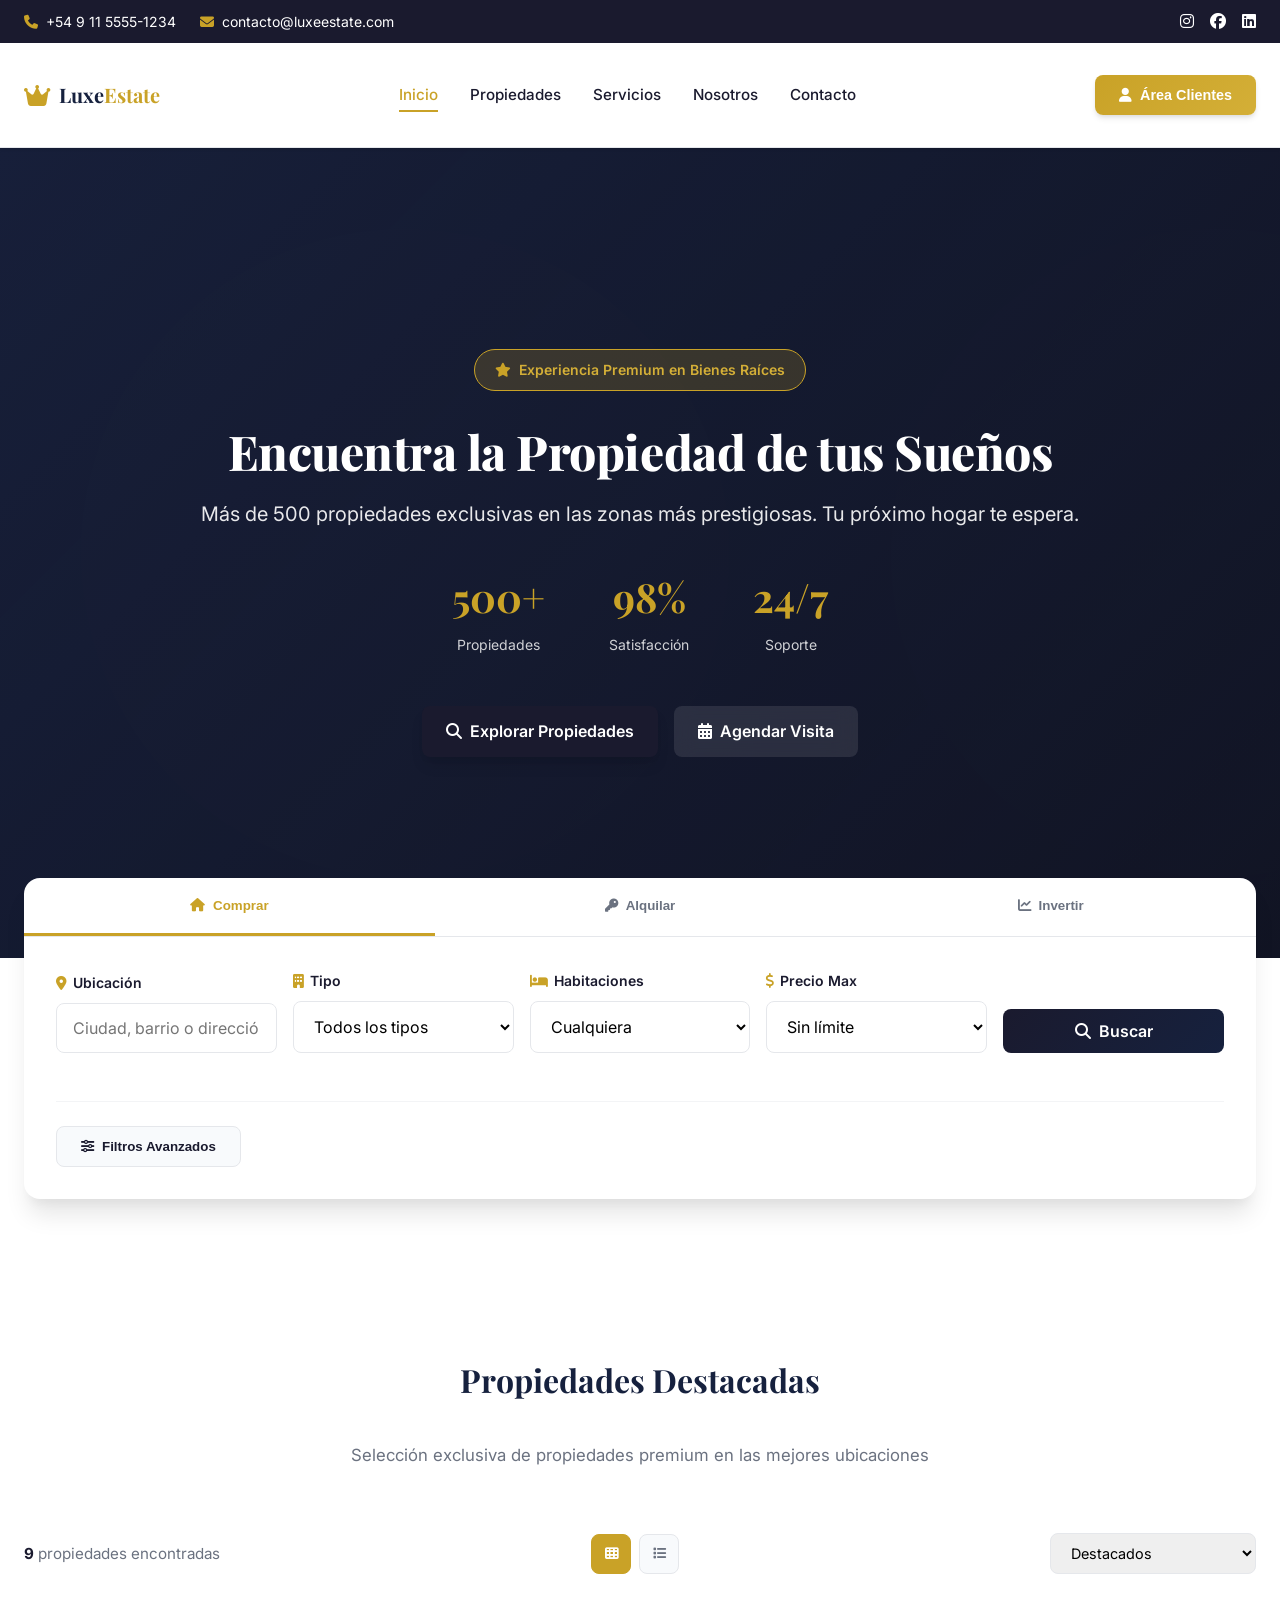
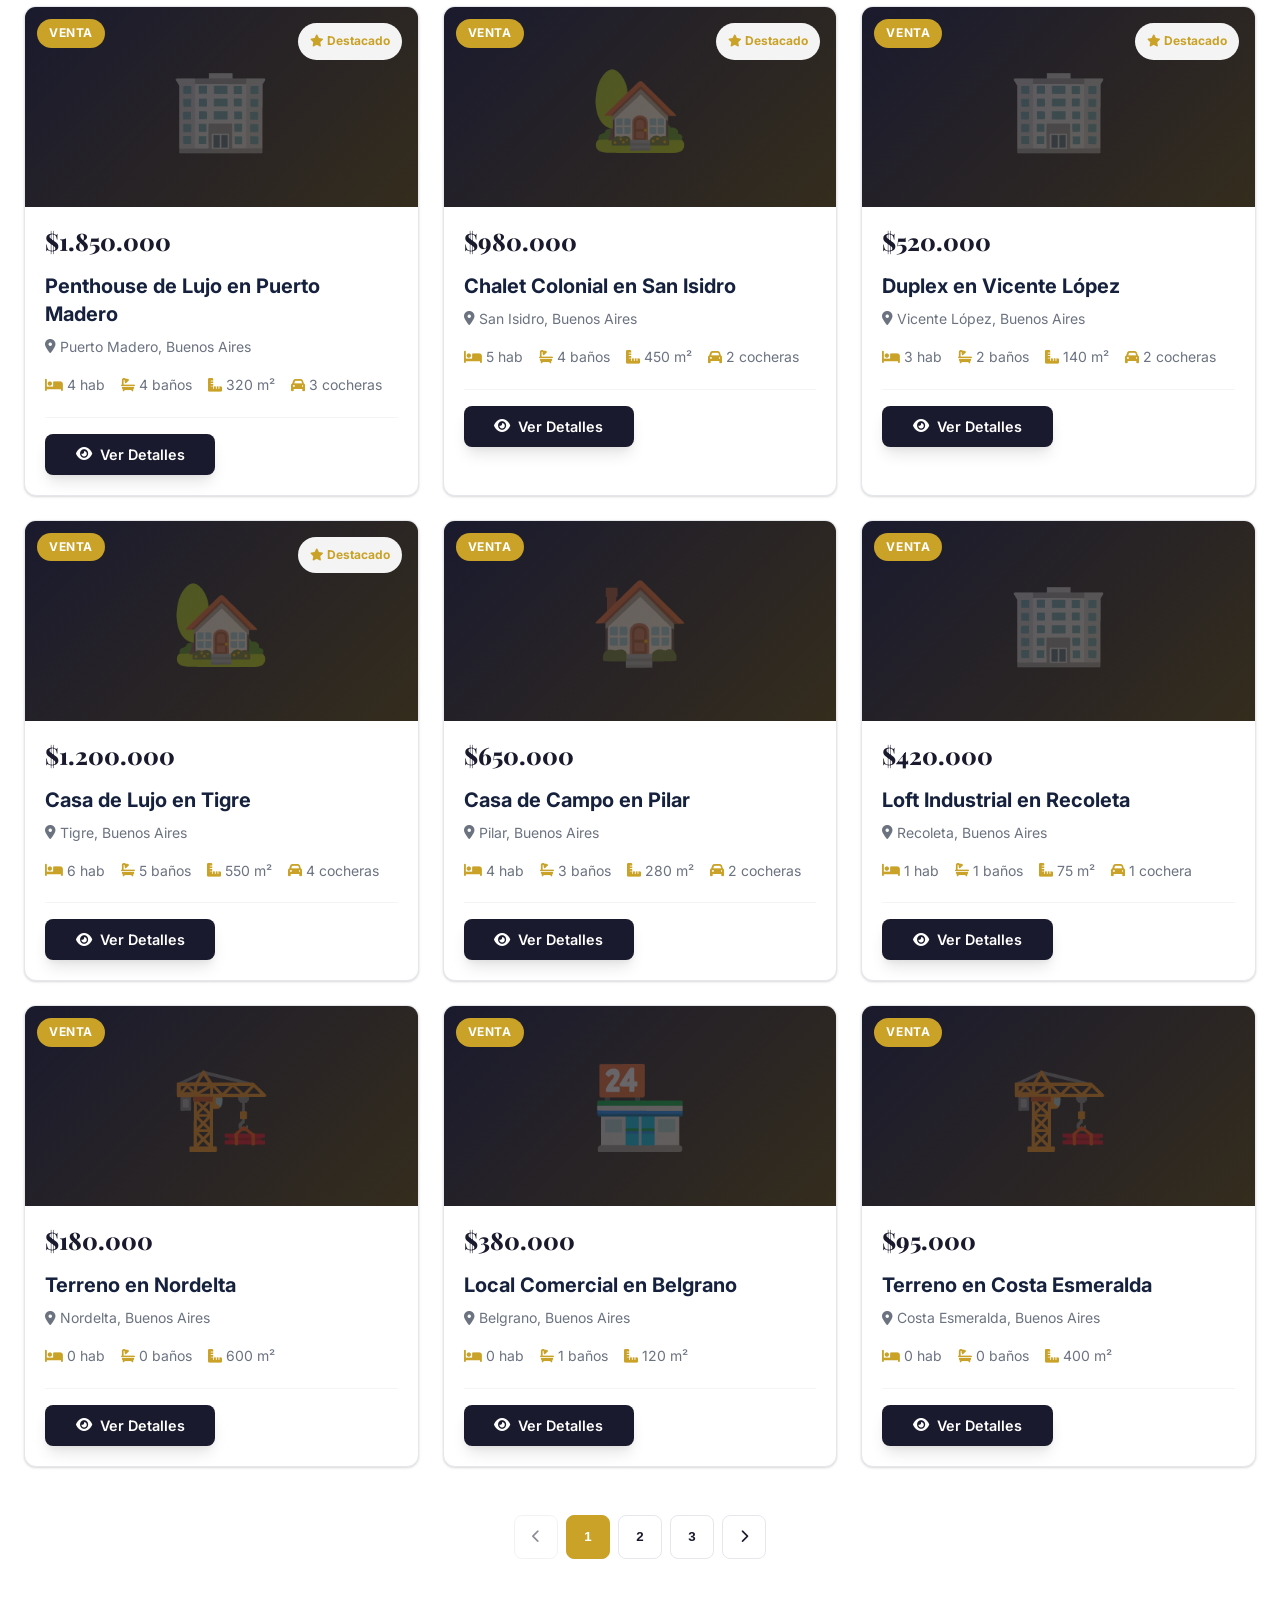
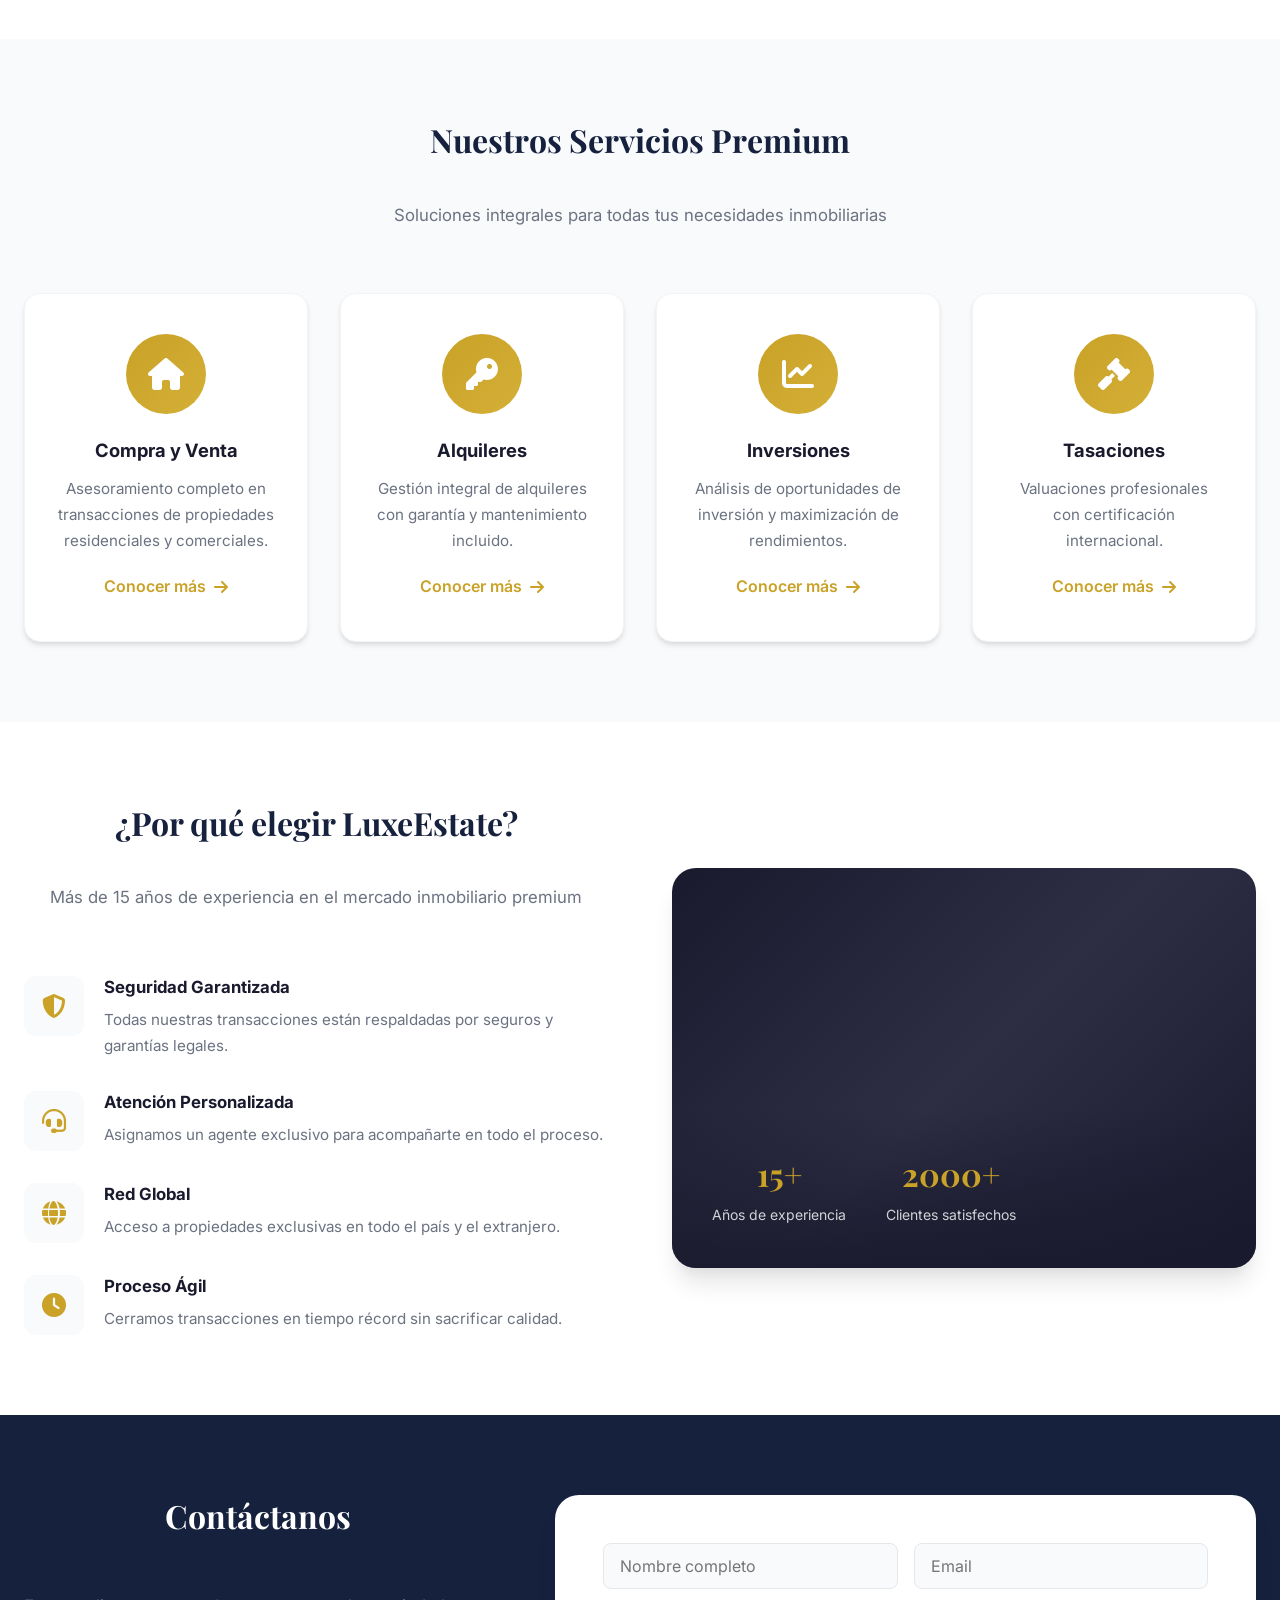
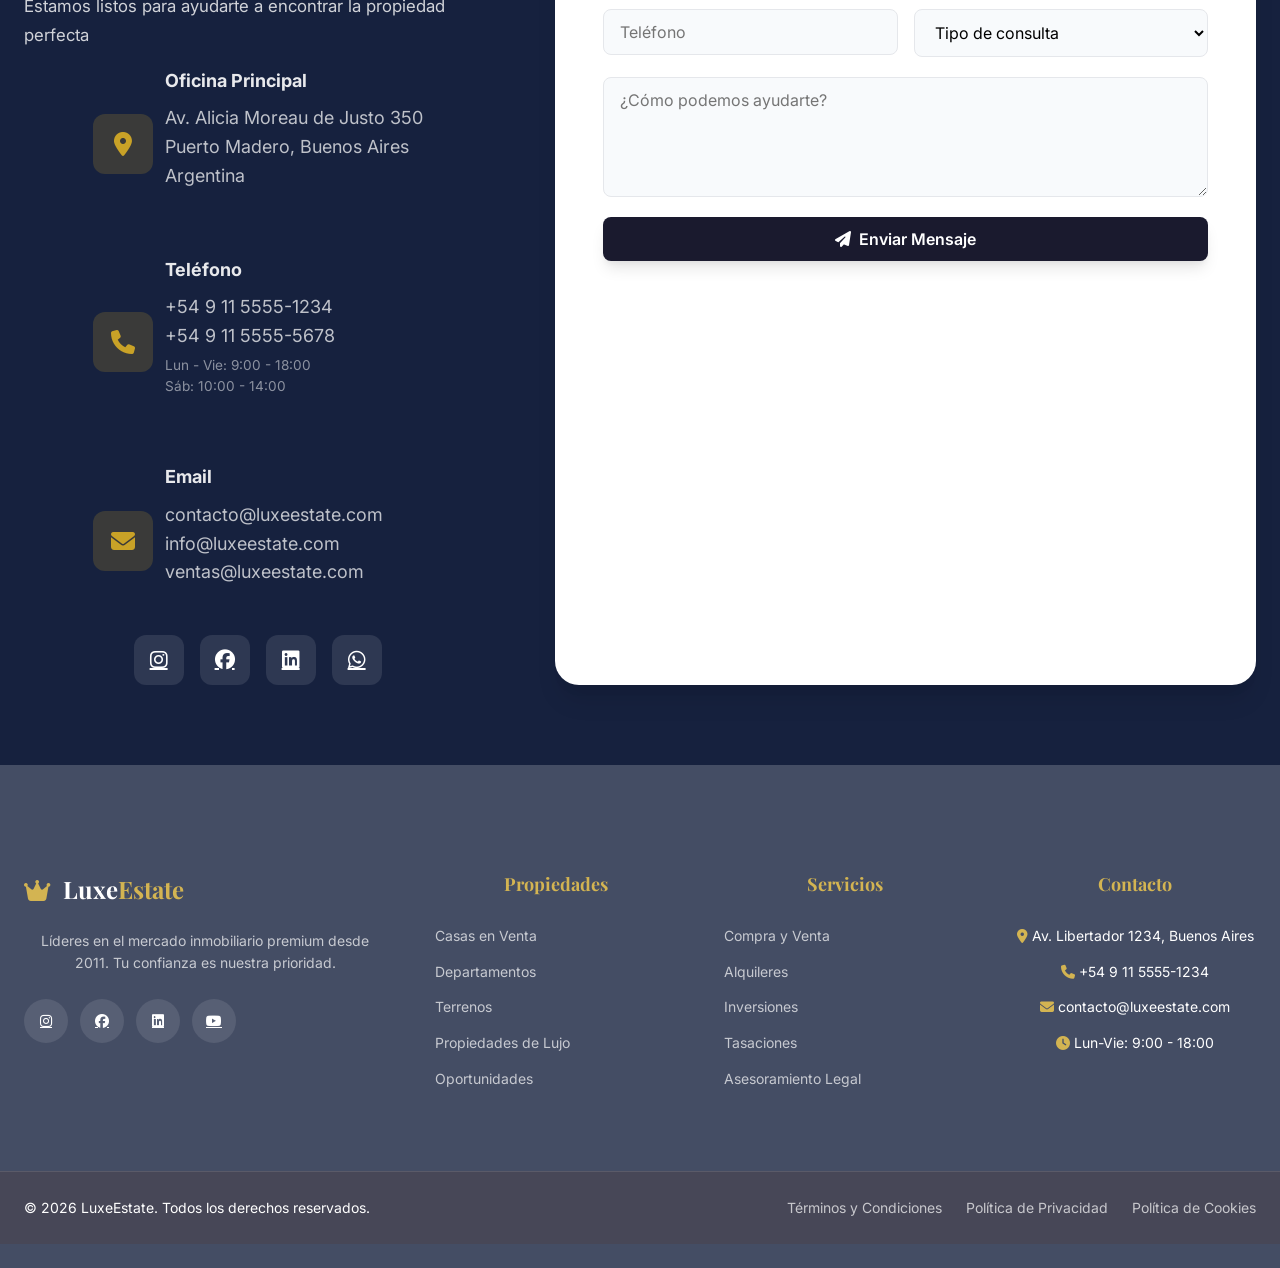
==== commit f2081bff: "Mejoras de tipografía y contacto en demo inmobiliaria LuxeEstate" ====
--- a/demos/inmobiliaria/index.html
+++ b/demos/inmobiliaria/index.html
@@ -7,7 +7,7 @@
   <meta name="description" content="Sistema Inmobiliario Inteligente de Eterial Company - Experiencia premium en búsqueda de propiedades" />
   <link rel="preconnect" href="https://fonts.googleapis.com" />
   <link rel="preconnect" href="https://fonts.gstatic.com" crossorigin />
-  <link href="https://fonts.googleapis.com/css2?family=Playfair+Display:wght@400;500;600;700&family=Inter:wght@300;400;500;600;700&display=swap" rel="stylesheet" />
+  <link href="https://fonts.googleapis.com/css2?family=Playfair+Display:ital,wght@0,400;0,500;0,600;0,700;1,400;1,500&family=Inter:wght@300;400;500;600;700;800&display=swap" rel="stylesheet" />
   <link rel="stylesheet" href="https://cdnjs.cloudflare.com/ajax/libs/font-awesome/6.4.0/css/all.min.css" />
   <link rel="stylesheet" href="styles.css" />
 </head>
@@ -392,7 +392,7 @@
               </div>
               <div class="contact-text">
                 <h4>Oficina Principal</h4>
-                <p>Av. Libertador 1234, Piso 15<br>Buenos Aires, Argentina</p>
+                <p>Av. Alicia Moreau de Justo 350<br>Puerto Madero, Buenos Aires<br>Argentina</p>
               </div>
             </div>
             <div class="contact-item">
@@ -401,7 +401,8 @@
               </div>
               <div class="contact-text">
                 <h4>Teléfono</h4>
-                <p>+54 9 11 5555-1234<br>Lun-Vie: 9:00 - 18:00</p>
+                <p>+54 9 11 5555-1234<br>+54 9 11 5555-5678</p>
+                <p style="font-size: 0.85rem; opacity: 0.7; margin-top: 4px;">Lun - Vie: 9:00 - 18:00<br>Sáb: 10:00 - 14:00</p>
               </div>
             </div>
             <div class="contact-item">
@@ -410,12 +411,12 @@
               </div>
               <div class="contact-text">
                 <h4>Email</h4>
-                <p>contacto@luxeestate.com<br>info@luxeestate.com</p>
+                <p>contacto@luxeestate.com<br>info@luxeestate.com<br>ventas@luxeestate.com</p>
               </div>
             </div>
           </div>
           <div class="contact-social">
-            <a href="#" class="social-btn">
+            <a href="https://www.instagram.com/eterialcompany" class="social-btn" target="_blank" rel="noopener">
               <i class="fab fa-instagram"></i>
             </a>
             <a href="#" class="social-btn">
@@ -424,7 +425,7 @@
             <a href="#" class="social-btn">
               <i class="fab fa-linkedin"></i>
             </a>
-            <a href="#" class="social-btn">
+            <a href="https://wa.me/5493364208556" class="social-btn" target="_blank" rel="noopener">
               <i class="fab fa-whatsapp"></i>
             </a>
           </div>
--- a/demos/inmobiliaria/styles.css
+++ b/demos/inmobiliaria/styles.css
@@ -33,7 +33,7 @@
 body {
   font-family: 'Inter', -apple-system, BlinkMacSystemFont, 'Segoe UI', 'Roboto', sans-serif;
   color: var(--text);
-  line-height: 1.6;
+  line-height: 1.7;
   background: var(--bg);
   font-size: 16px;
   -webkit-font-smoothing: antialiased;
@@ -256,19 +256,19 @@
 
 .hero-title {
   font-family: 'Playfair Display', serif;
-  font-size: 4rem;
-  font-weight: 700;
-  line-height: 1.1;
+  font-size: 3.5rem;
+  font-weight: 700;
+  line-height: 1.15;
   margin-bottom: 24px;
-  letter-spacing: -0.02em;
+  letter-spacing: -0.01em;
 }
 
 .hero-subtitle {
-  font-size: 1.25rem;
+  font-size: 1.15rem;
   opacity: 0.9;
   margin-bottom: 40px;
-  font-weight: 300;
-  line-height: 1.8;
+  font-weight: 400;
+  line-height: 1.7;
 }
 
 .hero-stats {
@@ -555,10 +555,11 @@
 
 .section-title {
   font-family: 'Playfair Display', serif;
-  font-size: 2.5rem;
+  font-size: 2.25rem;
   font-weight: 700;
   margin-bottom: 16px;
   color: var(--primary);
+  line-height: 1.3;
 }
 
 .section-dark .section-title {
@@ -566,10 +567,11 @@
 }
 
 .section-subtitle {
-  font-size: 1.125rem;
+  font-size: 1.05rem;
   color: var(--text-light);
   max-width: 600px;
   margin: 0 auto;
+  line-height: 1.7;
 }
 
 .section-dark .section-subtitle {
@@ -712,27 +714,30 @@
 }
 
 .property-price {
-  font-size: 2rem;
+  font-size: 1.75rem;
   font-weight: 700;
   color: var(--accent);
   margin-bottom: 8px;
   font-family: 'Playfair Display', serif;
+  line-height: 1.2;
 }
 
 .property-title {
-  font-size: 1.25rem;
+  font-size: 1.15rem;
   font-weight: 700;
   margin-bottom: 8px;
   color: var(--primary);
+  line-height: 1.4;
 }
 
 .property-location {
   color: var(--text-light);
-  font-size: 0.9rem;
+  font-size: 0.875rem;
   margin-bottom: 16px;
   display: flex;
   align-items: center;
   gap: 6px;
+  line-height: 1.5;
 }
 
 .property-features {
@@ -841,16 +846,18 @@
 }
 
 .service-card h3 {
-  font-size: 1.25rem;
+  font-size: 1.15rem;
   font-weight: 700;
   margin-bottom: 12px;
   color: var(--primary);
+  line-height: 1.4;
 }
 
 .service-card p {
   color: var(--text-light);
   margin-bottom: 20px;
-  line-height: 1.6;
+  line-height: 1.7;
+  font-size: 0.95rem;
 }
 
 .service-link {
@@ -900,15 +907,17 @@
 }
 
 .feature-content h4 {
-  font-size: 1.125rem;
+  font-size: 1.05rem;
   font-weight: 700;
   margin-bottom: 8px;
   color: var(--primary);
+  line-height: 1.4;
 }
 
 .feature-content p {
   color: var(--text-light);
-  line-height: 1.6;
+  line-height: 1.7;
+  font-size: 0.95rem;
 }
 
 .about-image {
